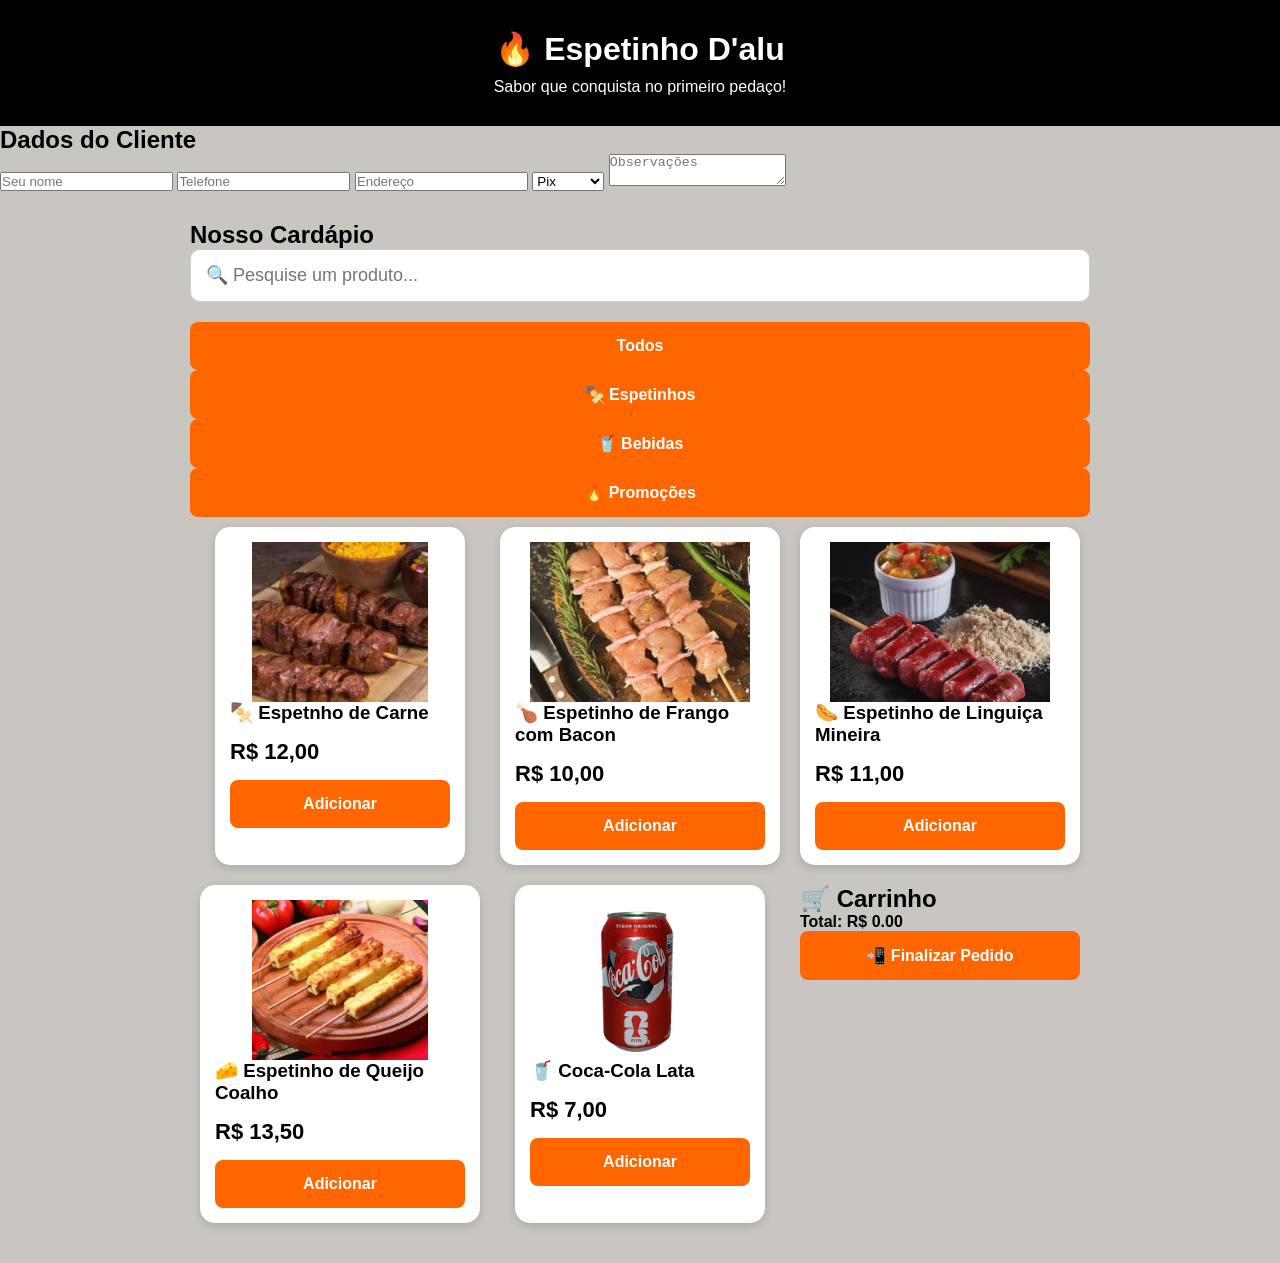
==== frontend/index.html @ b73e780c "Atualização do cardápio e ajustes no layout" ====
<!DOCTYPE html>
<html lang="pt-BR">

<head>
    <meta charset="UTF-8">
    <meta name="viewport" content="width=device-width, initial-scale=1.0">

    <title>Espetinho D'alu</title>

    <link rel="stylesheet" href="css/style.css">
</head>

<body>

<header class="topo">
    <h1>🔥 Espetinho D'alu</h1>
    <p>Sabor que conquista no primeiro pedaço!</p>
</header>

<section class="cliente">

    <h2>Dados do Cliente</h2>

    <input type="text" id="nome" placeholder="Seu nome">

    <input type="text" id="telefone" placeholder="Telefone">

    <input type="text" id="endereco" placeholder="Endereço">

    <select id="pagamento">
        <option>Pix</option>
        <option>Dinheiro</option>
        <option>Cartão</option>
    </select>

    <textarea id="observacao" placeholder="Observações"></textarea>

</section>

<main>

<h2>Nosso Cardápio</h2>

<input
type="text"
id="pesquisa"
placeholder="🔍 Pesquise um produto..."
onkeyup="pesquisarProdutos()">

<div class="categorias">

<button onclick="filtrarCategoria('todos')">
Todos
</button>

<button onclick="filtrarCategoria('espetinho')">
🍢 Espetinhos
</button>

<button onclick="filtrarCategoria('bebida')">
🥤 Bebidas
</button>

<button onclick="filtrarCategoria('promocao')">
🔥 Promoções
</button>

</div>

<div class="produtos">

    <div class="card" data-categoria="espetinho">
    <img src="imagens/Carne.jpg" alt="Espetinho de Carne">

    <h3>🍢 Espetnho de Carne</h3>

    <p class="preco">R$ 12,00</p>

    <button onclick="adicionar('Espetinho de Carne', 12)">
        Adicionar
    </button>
</div>

<div class="card" data-categoria="espetinho">
    <img src="imagens/Frango-com-Bacon.jpg" alt="Espetinho de Frango com Bacon">

    <h3>🍗 Espetinho de Frango com Bacon</h3>

    <p class="preco">R$ 10,00</p>

    <button onclick="adicionar('Espetinho de Frango com Bacon', 10)">
        Adicionar
    </button>
</div>

<div class="card" data-categoria="espetinho">
    <img src="imagens/Linguiça-Mineira.jpg" alt="Espetinho de Linguiça Mineira">

    <h3>🌭 Espetinho de Linguiça Mineira</h3>

    <p class="preco">R$ 11,00</p>

    <button onclick="adicionar('Espetinho de Linguiça Mineira', 11)">
        Adicionar
    </button>
</div>

<div class="card" data-categoria="espetinho">
    <img src="imagens/Queijo-Coalho.jpg" alt="Espetinho de Queijo Coalho">

    <h3>🧀 Espetinho de Queijo Coalho</h3>

    <p class="preco">R$ 13,50</p>

    <button onclick="adicionar('Espetinho de Queijo Coalho', 13.50)">
        Adicionar
    </button>
</div>

<div class="card" data-categoria="bebida">
    <img src="imagens/Coca-Cola-Lata.jpg" alt="Coca-Cola Lata">

    <h3>🥤 Coca-Cola Lata</h3>

    <p class="preco">R$ 7,00</p>

    <button onclick="adicionar('Coca-Cola Lata', 7)">
        Adicionar
    </button>
</div>

<div id="carrinho">

    <h2>🛒 Carrinho</h2>

    <div id="lista"></div>

    <p>
        <strong>Total: R$ <span id="total">0.00</span></strong>
    </p>

    <button onclick="finalizarPedido()">
        📲 Finalizar Pedido
    </button>

</div>

</main>

<script src="js/script.js"></script>

</body>
</html>
---- frontend/css/style.css ----
* {
    margin: 0;
    padding: 0;
    box-sizing: border-box;
}

body {
    font-family: Arial, Helvetica, sans-serif;
    background: #f4f4f4;
}

.topo {
    background: #000000;
    color: white;
    text-align: center;
    padding: 30px;
}

.topo p {
    margin-top: 10px;
}

main {
    width: 90%;
    max-width: 900px;
    margin: 30px auto;
}

.card {
    background: white;
    padding: 20px;
    border-radius: 12px;
    margin-bottom: 20px;
    box-shadow: 0 4px 10px rgba(0, 0, 0, .15);
}

.preco {
    color: rgb(0, 0, 0);
    font-size: 22px;
    font-weight: bold;
    margin: 15px 0;
}

button {
    width: 100%;
    padding: 15px;
    background: #ff6600;
    color: white;
    border: none;
    border-radius: 8px;
    cursor: pointer;
    font-size: 16px;
    font-weight: bold;
}

button:hover {
    background: #ff6600;
}

body {
    background: rgb(201, 198, 194);
}

.card img{
    width: 220px !important;
    height: 160px !important;
    object-fit: cover;
    display: block;
    margin: 0 auto;
}

.produtos {
    display: grid;
    grid-template-columns: repeat(auto-fit, minmax(250px, 1fr));
    gap: 20px;
    padding: 10px;
}

.card{
    background: white;
    border-radius: 15px;
    padding: 15px;
    box-shadow: 0 3px 10px rgba(0,0,0,0.15);
    transition: 0.3s;
    overflow: hidden;
    max-width: 280px;
    margin: 0 auto;
}

.card:hover {
    transform: scale(1.02);
}

#pesquisa {
    width: 100%;
    padding: 15px;
    font-size: 18px;
    border-radius: 10px;
    border: 1px solid #ccc;
    margin-bottom: 20px;
    box-sizing: border-box;
}
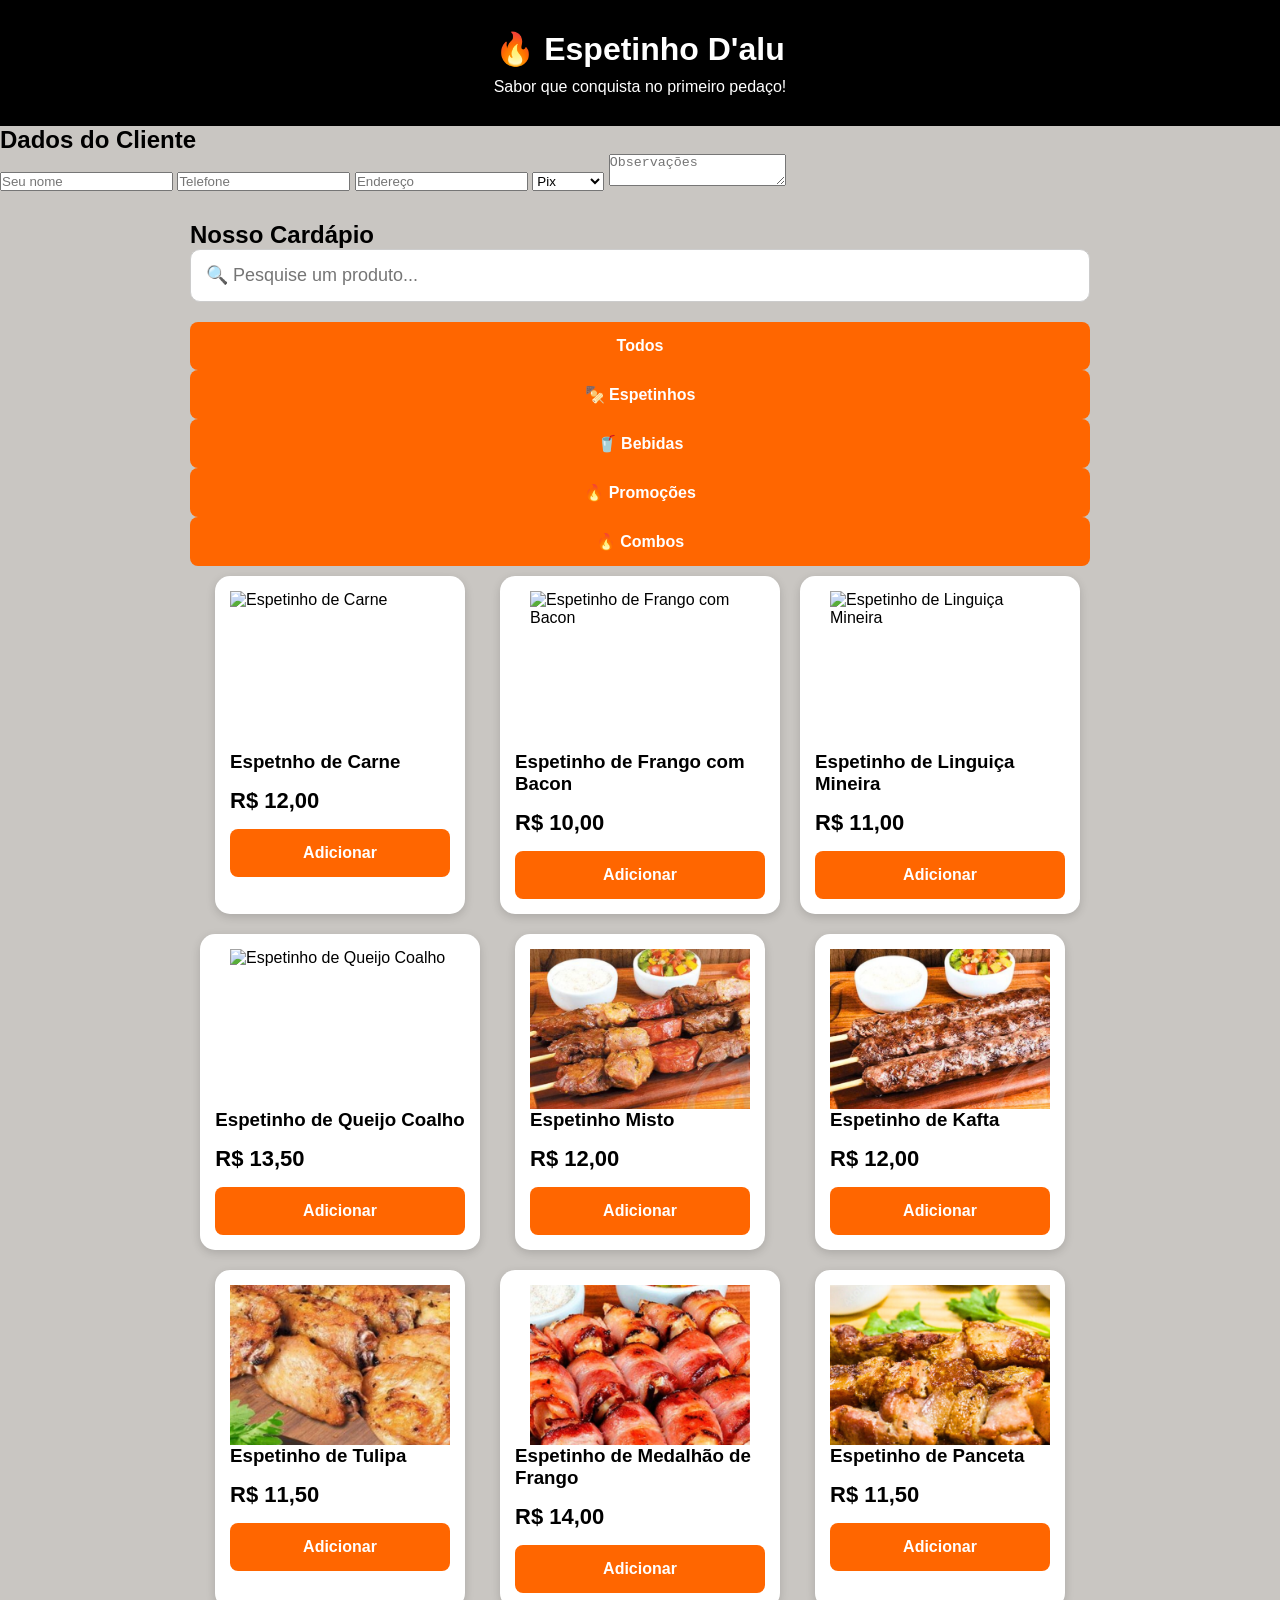
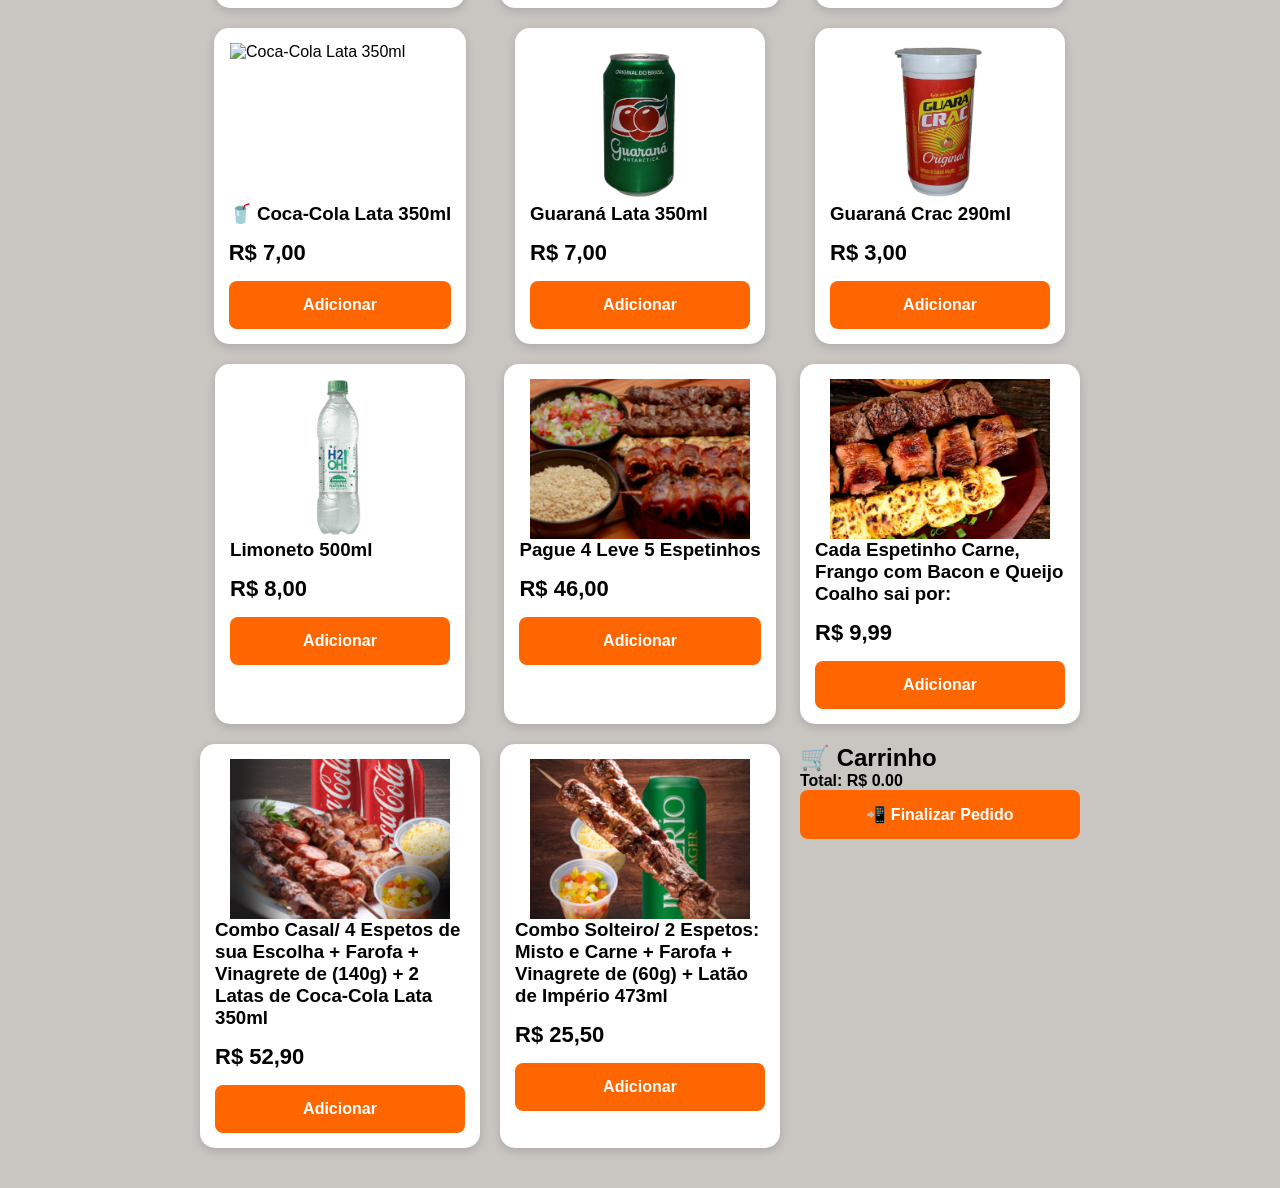
==== commit 141102e1: "Atualização do cardápio com novos produtos e melhorias no layout" ====
--- a/frontend/index.html
+++ b/frontend/index.html
@@ -12,142 +12,293 @@
 
 <body>
 
-<header class="topo">
-    <h1>🔥 Espetinho D'alu</h1>
-    <p>Sabor que conquista no primeiro pedaço!</p>
-</header>
-
-<section class="cliente">
-
-    <h2>Dados do Cliente</h2>
-
-    <input type="text" id="nome" placeholder="Seu nome">
-
-    <input type="text" id="telefone" placeholder="Telefone">
-
-    <input type="text" id="endereco" placeholder="Endereço">
-
-    <select id="pagamento">
-        <option>Pix</option>
-        <option>Dinheiro</option>
-        <option>Cartão</option>
-    </select>
-
-    <textarea id="observacao" placeholder="Observações"></textarea>
-
-</section>
-
-<main>
-
-<h2>Nosso Cardápio</h2>
-
-<input
-type="text"
-id="pesquisa"
-placeholder="🔍 Pesquise um produto..."
-onkeyup="pesquisarProdutos()">
-
-<div class="categorias">
-
-<button onclick="filtrarCategoria('todos')">
-Todos
-</button>
-
-<button onclick="filtrarCategoria('espetinho')">
-🍢 Espetinhos
-</button>
-
-<button onclick="filtrarCategoria('bebida')">
-🥤 Bebidas
-</button>
-
-<button onclick="filtrarCategoria('promocao')">
-🔥 Promoções
-</button>
-
-</div>
-
-<div class="produtos">
-
-    <div class="card" data-categoria="espetinho">
-    <img src="imagens/Carne.jpg" alt="Espetinho de Carne">
-
-    <h3>🍢 Espetnho de Carne</h3>
-
-    <p class="preco">R$ 12,00</p>
-
-    <button onclick="adicionar('Espetinho de Carne', 12)">
-        Adicionar
-    </button>
-</div>
-
-<div class="card" data-categoria="espetinho">
-    <img src="imagens/Frango-com-Bacon.jpg" alt="Espetinho de Frango com Bacon">
-
-    <h3>🍗 Espetinho de Frango com Bacon</h3>
-
-    <p class="preco">R$ 10,00</p>
-
-    <button onclick="adicionar('Espetinho de Frango com Bacon', 10)">
-        Adicionar
-    </button>
-</div>
-
-<div class="card" data-categoria="espetinho">
-    <img src="imagens/Linguiça-Mineira.jpg" alt="Espetinho de Linguiça Mineira">
-
-    <h3>🌭 Espetinho de Linguiça Mineira</h3>
-
-    <p class="preco">R$ 11,00</p>
-
-    <button onclick="adicionar('Espetinho de Linguiça Mineira', 11)">
-        Adicionar
-    </button>
-</div>
-
-<div class="card" data-categoria="espetinho">
-    <img src="imagens/Queijo-Coalho.jpg" alt="Espetinho de Queijo Coalho">
-
-    <h3>🧀 Espetinho de Queijo Coalho</h3>
-
-    <p class="preco">R$ 13,50</p>
-
-    <button onclick="adicionar('Espetinho de Queijo Coalho', 13.50)">
-        Adicionar
-    </button>
-</div>
-
-<div class="card" data-categoria="bebida">
-    <img src="imagens/Coca-Cola-Lata.jpg" alt="Coca-Cola Lata">
-
-    <h3>🥤 Coca-Cola Lata</h3>
-
-    <p class="preco">R$ 7,00</p>
-
-    <button onclick="adicionar('Coca-Cola Lata', 7)">
-        Adicionar
-    </button>
-</div>
-
-<div id="carrinho">
-
-    <h2>🛒 Carrinho</h2>
-
-    <div id="lista"></div>
-
-    <p>
-        <strong>Total: R$ <span id="total">0.00</span></strong>
-    </p>
-
-    <button onclick="finalizarPedido()">
-        📲 Finalizar Pedido
-    </button>
-
-</div>
-
-</main>
-
-<script src="js/script.js"></script>
+    <header class="topo">
+        <h1>🔥 Espetinho D'alu</h1>
+        <p>Sabor que conquista no primeiro pedaço!</p>
+    </header>
+
+    <section class="cliente">
+
+        <h2>Dados do Cliente</h2>
+
+        <input type="text" id="nome" placeholder="Seu nome">
+
+        <input type="text" id="telefone" placeholder="Telefone">
+
+        <input type="text" id="endereco" placeholder="Endereço">
+
+        <select id="pagamento">
+            <option>Pix</option>
+            <option>Dinheiro</option>
+            <option>Cartão</option>
+        </select>
+
+        <textarea id="observacao" placeholder="Observações"></textarea>
+
+    </section>
+
+    <main>
+
+        <h2>Nosso Cardápio</h2>
+
+        <input type="text" id="pesquisa" placeholder="🔍 Pesquise um produto..." onkeyup="pesquisarProdutos()">
+
+        <div class="categorias">
+
+            <button onclick="filtrarCategoria('todos')">
+                Todos
+            </button>
+
+            <button onclick="filtrarCategoria('espetinho')">
+                🍢 Espetinhos
+            </button>
+
+            <button onclick="filtrarCategoria('bebida')">
+                🥤 Bebidas
+            </button>
+
+            <button onclick="filtrarCategoria('promocao')">
+                🔥 Promoções
+            </button>
+
+            <button onclick="filtrarCategoria('combos')">
+                🔥 Combos
+            </button>
+
+        </div>
+
+        <div class="produtos">
+
+            <div class="card" data-categoria="espetinho">
+                <img src="imagens/carne.jpg" alt="Espetinho de Carne">
+
+                <h3>Espetnho de Carne</h3>
+
+                <p class="preco">R$ 12,00</p>
+
+                <button onclick="adicionar('Espetinho de Carne', 12)">
+                    Adicionar
+                </button>
+            </div>
+
+            <div class="card" data-categoria="espetinho">
+                <img src="imagens/frango-com-bacon.jpg" alt="Espetinho de Frango com Bacon">
+
+                <h3>Espetinho de Frango com Bacon</h3>
+
+                <p class="preco">R$ 10,00</p>
+
+                <button onclick="adicionar('Espetinho de Frango com Bacon', 10)">
+                    Adicionar
+                </button>
+            </div>
+
+            <div class="card" data-categoria="espetinho">
+                <img src="imagens/linguiça-mineira.jpg" alt="Espetinho de Linguiça Mineira">
+
+                <h3>Espetinho de Linguiça Mineira</h3>
+
+                <p class="preco">R$ 11,00</p>
+
+                <button onclick="adicionar('Espetinho de Linguiça Mineira', 11)">
+                    Adicionar
+                </button>
+            </div>
+
+            <div class="card" data-categoria="espetinho">
+                <img src="imagens/queijo-coalho.jpg" alt="Espetinho de Queijo Coalho">
+
+                <h3>Espetinho de Queijo Coalho</h3>
+
+                <p class="preco">R$ 13,50</p>
+
+                <button onclick="adicionar('Espetinho de Queijo coalho', 13,50)">
+                    Adicionar
+                </button>
+            </div>
+
+            <div class="card" data-categoria="espetinho">
+                <img src="imagens/misto.jpg" alt="Espetinho Misto">
+
+                <h3>Espetinho Misto</h3>
+
+                <p class="preco">R$ 12,00</p>
+
+                <button onclick="adicionar('Espetinho Misto', 12)">
+                    Adicionar
+                </button>
+            </div>
+
+            <div class="card" data-categoria="espetinho">
+                <img src="imagens/kafta.jpg" alt="Espetinho de Kafta">
+
+                <h3>Espetinho de Kafta</h3>
+
+                <p class="preco">R$ 12,00</p>
+
+                <button onclick="adicionar('Espetinho de Kafta', 12)">
+                    Adicionar
+                </button>
+            </div>
+
+            <div class="card" data-categoria="espetinho">
+                <img src="imagens/tulipa.png" alt="Espetinho de Tulipa">
+
+                <h3>Espetinho de Tulipa</h3>
+
+                <p class="preco">R$ 11,50</p>
+
+                <button onclick="adicionar('Espetinho de Tulipa', 11,50)">
+                    Adicionar
+                </button>
+            </div>
+
+            <div class="card" data-categoria="espetinho">
+                <img src="imagens/medalhão-de-frango.png" alt="Espetinho de Medalhão de Frango">
+
+                <h3>Espetinho de Medalhão de Frango</h3>
+
+                <p class="preco">R$ 14,00</p>
+
+                <button onclick="adicionar('Espetinho de Medalhão de Frango', 14)">
+                    Adicionar
+                </button>
+            </div>
+
+            <div class="card" data-categoria="espetinho">
+                <img src="imagens/panceta-torresmo.jpg" alt="Espetinho de Panceta ">
+
+                <h3>Espetinho de Panceta</h3>
+
+                <p class="preco">R$ 11,50</p>
+
+                <button onclick="adicionar('Espetinho de Panceta', 11,50)">
+                    Adicionar
+                </button>
+            </div>
+
+            <div class="card" data-categoria="bebida">
+                <img src="imagens/coca-cola-lata.jpg" alt="Coca-Cola Lata 350ml">
+
+                <h3>🥤 Coca-Cola Lata 350ml</h3>
+
+                <p class="preco">R$ 7,00</p>
+
+                <button onclick="adicionar('Coca-Cola Lata 350ml', 7)">
+                    Adicionar
+                </button>
+            </div>
+
+            <div class="card" data-categoria="bebida">
+                <img src="imagens/guaraná-lata.jpg" alt="Guaraná Lata 350ml">
+
+                <h3>Guaraná Lata 350ml</h3>
+
+                <p class="preco">R$ 7,00</p>
+
+                <button onclick="adicionar('Guaraná Lata 350ml', 7)">
+                    Adicionar
+                </button>
+            </div>
+
+            <div class="card" data-categoria="bebida">
+                <img src="imagens/guara-crac-original.jpg" alt="Guaraná Crac 290ml">
+
+                <h3>Guaraná Crac 290ml</h3>
+
+                <p class="preco">R$ 3,00</p>
+
+                <button onclick="adicionar('Guaraná Crac 290ml', 3)">
+                    Adicionar
+                </button>
+            </div>
+
+            <div class="card" data-categoria="bebida">
+                <img src="imagens/limoneto.jpg" alt="Limoneto 500ml">
+
+                <h3>Limoneto 500ml</h3>
+
+                <p class="preco">R$ 8,00</p>
+
+                <button onclick="adicionar('Limoneto 500ml', 7)">
+                    Adicionar
+                </button>
+            </div>
+
+            <div class="card" data-categoria="promocao">
+                <img src="imagens/promoção-compra4-leva5.jpg" alt="Pague 4 Leve 5 Espetinhos">
+
+                <h3>Pague 4 Leve 5 Espetinhos</h3>
+
+                <p class="preco">R$ 46,00</p>
+
+                <button onclick="adicionar('Pague 4 Leve 5 Espetinhos', 46)">
+                    Adicionar
+                </button>
+            </div>
+
+            <div class="card" data-categoria="promocao">
+                <img src="imagens/promoção-quarta-maluca.jpg"
+                    alt="Cada Espetinho Carne, Frango com Bacon e Queijo Coalho sai por:">
+
+                <h3>Cada Espetinho Carne, Frango com Bacon e Queijo Coalho sai por:</h3>
+
+                <p class="preco">R$ 9,99</p>
+
+                <button onclick="adicionar('Cada Espetinho Carne, Frango com Bacon e Queijo Coalho sai por:', 9,99)">
+                    Adicionar
+                </button>
+            </div>
+
+            <div class="card" data-categoria="combos">
+                <img src="imagens/combo-casal.jpg"
+                    alt="Combo Casal/ 4 Espetos de sua Escolha + Farofa + Vinagrete de (140g) + 2 Latas de Coca-Cola 350ml">
+
+                <h3>Combo Casal/ 4 Espetos de sua Escolha + Farofa + Vinagrete de (140g) + 2 Latas de Coca-Cola Lata
+                    350ml</h3>
+
+                <p class="preco">R$ 52,90</p>
+
+                <button
+                    onclick="adicionar('Combo Casal/  4 Espetos de sua Escolha + Farofa + Vinagrete de (140g) + 2 Latas de Coca-Cola 350ml', 52,90)">
+                    Adicionar
+                </button>
+            </div>
+
+            <div class="card" data-categoria="combos">
+                <img src="imagens/combo-solteiro.jpg"
+                    alt="Combo Solteiro/ 2 Espetos: Misto e Carne + Farofa + Vinagrete de (60g) + Latão de Império 473ml">
+
+                <h3>Combo Solteiro/ 2 Espetos: Misto e Carne + Farofa + Vinagrete de (60g) + Latão de Império 473ml</h3>
+
+                <p class="preco">R$ 25,50</p>
+
+                <button
+                    onclick="adicionar('Combo Solteiro/ 2 Espetos: Misto e Carne + Farofa + Vinagrete de (60g) + Latão de Império 473ml', 25,50)">
+                    Adicionar
+                </button>
+            </div>
+
+            <div id="carrinho">
+
+                <h2>🛒 Carrinho</h2>
+
+                <div id="lista"></div>
+
+                <p>
+                    <strong>Total: R$ <span id="total">0.00</span></strong>
+                </p>
+
+                <button onclick="finalizarPedido()">
+                    📲 Finalizar Pedido
+                </button>
+
+            </div>
+
+    </main>
+
+    <script src="js/script.js"></script>
 
 </body>
+
 </html>
--- a/frontend/css/style.css
+++ b/frontend/css/style.css
@@ -61,7 +61,7 @@
     background: rgb(201, 198, 194);
 }
 
-.card img{
+.card img {
     width: 220px !important;
     height: 160px !important;
     object-fit: cover;
@@ -76,11 +76,11 @@
     padding: 10px;
 }
 
-.card{
+.card {
     background: white;
     border-radius: 15px;
     padding: 15px;
-    box-shadow: 0 3px 10px rgba(0,0,0,0.15);
+    box-shadow: 0 3px 10px rgba(0, 0, 0, 0.15);
     transition: 0.3s;
     overflow: hidden;
     max-width: 280px;
@@ -99,4 +99,4 @@
     border: 1px solid #ccc;
     margin-bottom: 20px;
     box-sizing: border-box;
-}
+}
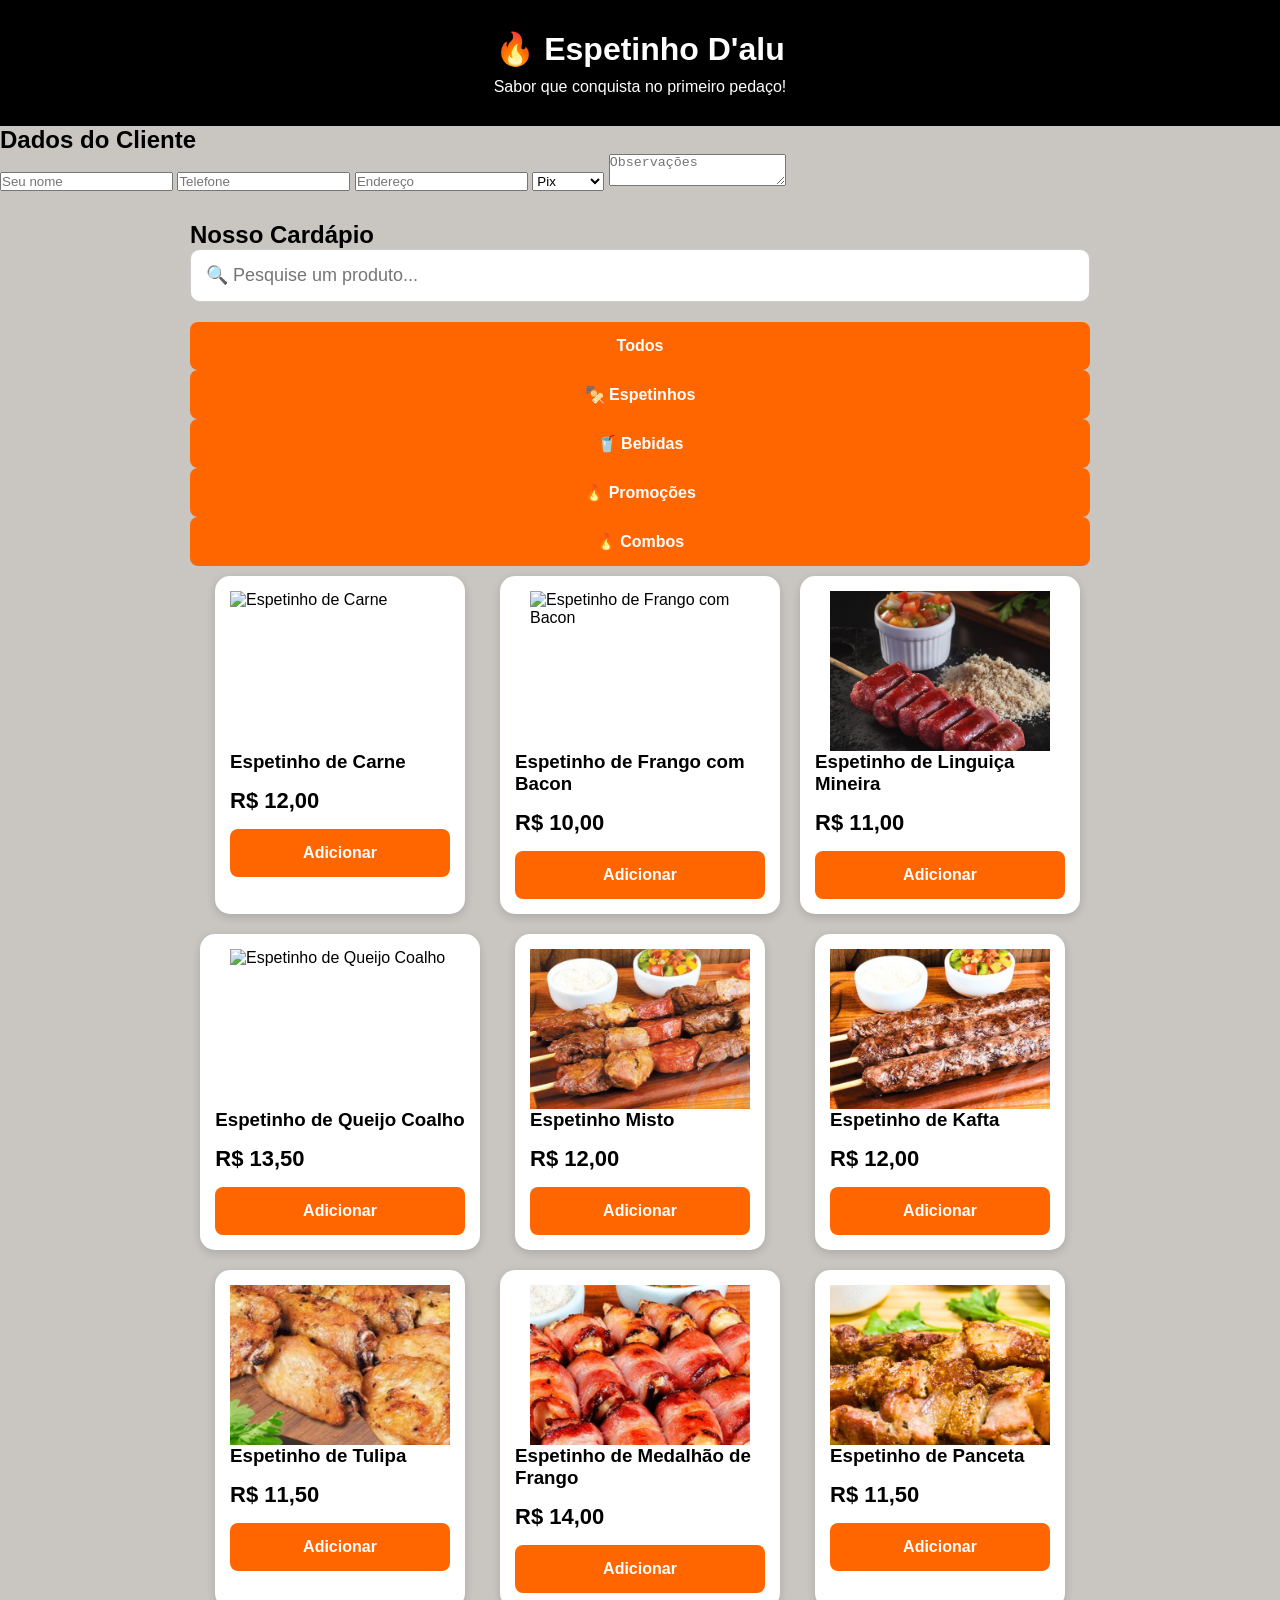
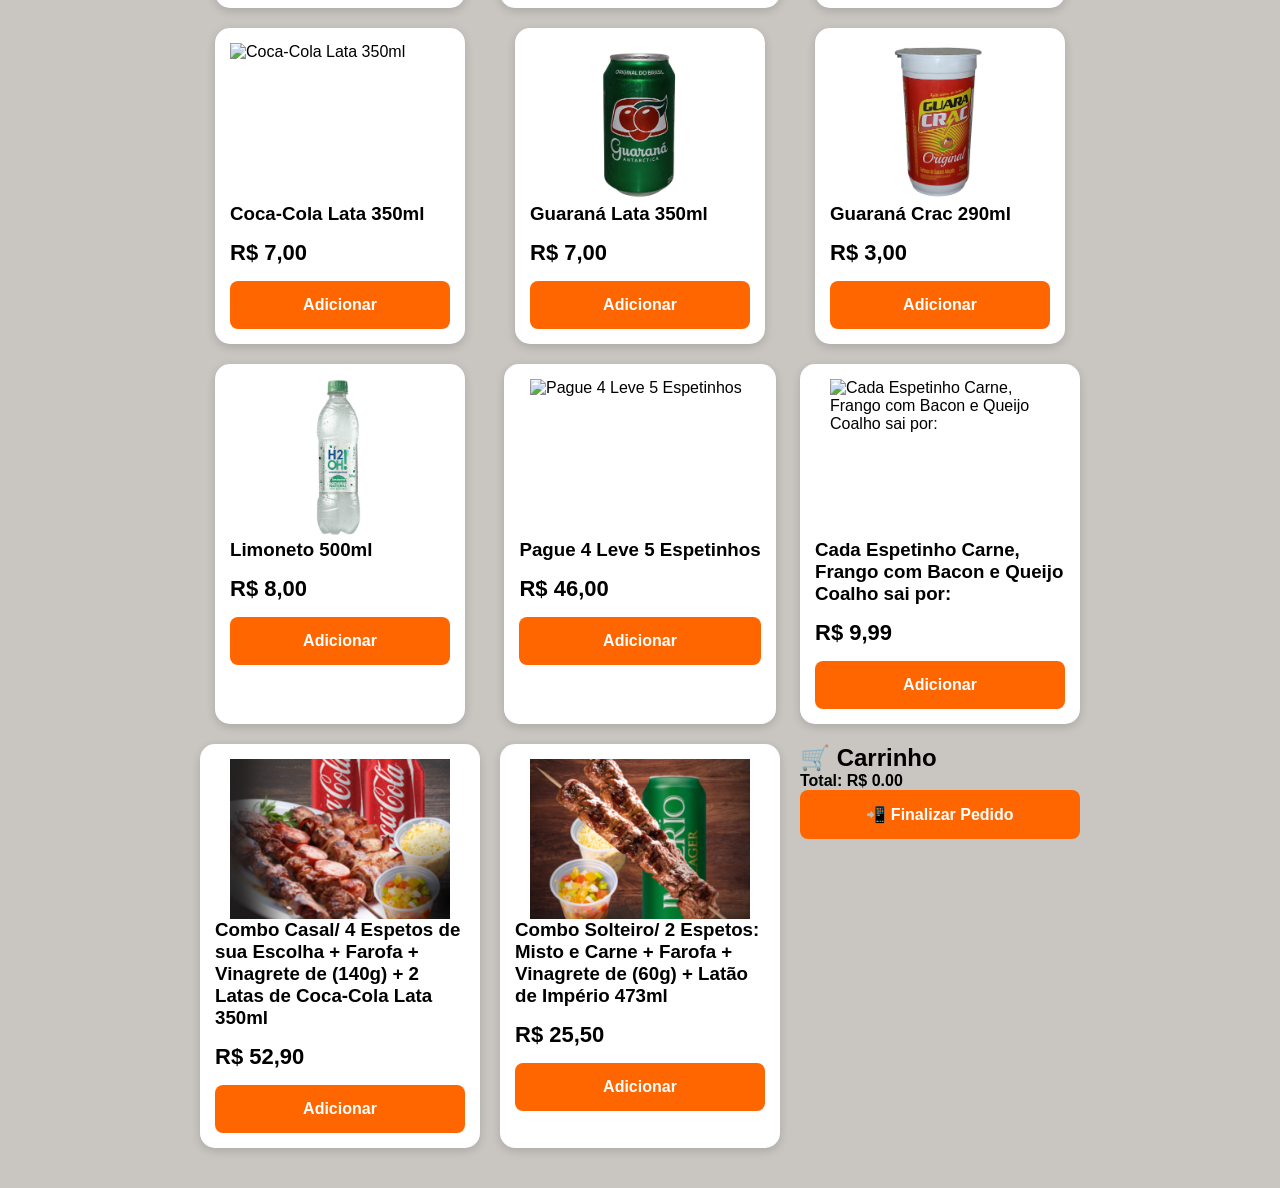
==== commit b7c3d341: "Configurar GitHub Actions para publicar frontend" ====
--- a/frontend/index.html
+++ b/frontend/index.html
@@ -72,7 +72,7 @@
             <div class="card" data-categoria="espetinho">
                 <img src="imagens/carne.jpg" alt="Espetinho de Carne">
 
-                <h3>Espetnho de Carne</h3>
+                <h3>Espetinho de Carne</h3>
 
                 <p class="preco">R$ 12,00</p>
 
@@ -94,7 +94,7 @@
             </div>
 
             <div class="card" data-categoria="espetinho">
-                <img src="imagens/linguiça-mineira.jpg" alt="Espetinho de Linguiça Mineira">
+                <img src="imagens/linguica-mineira.jpg" alt="Espetinho de Linguiça Mineira">
 
                 <h3>Espetinho de Linguiça Mineira</h3>
 
@@ -142,7 +142,7 @@
             </div>
 
             <div class="card" data-categoria="espetinho">
-                <img src="imagens/tulipa.png" alt="Espetinho de Tulipa">
+                <img src="imagens/tulipa.jpg" alt="Espetinho de Tulipa">
 
                 <h3>Espetinho de Tulipa</h3>
 
@@ -154,7 +154,7 @@
             </div>
 
             <div class="card" data-categoria="espetinho">
-                <img src="imagens/medalhão-de-frango.png" alt="Espetinho de Medalhão de Frango">
+                <img src="imagens/medalhao-de-frango.jpg" alt="Espetinho de Medalhão de Frango">
 
                 <h3>Espetinho de Medalhão de Frango</h3>
 
@@ -180,7 +180,7 @@
             <div class="card" data-categoria="bebida">
                 <img src="imagens/coca-cola-lata.jpg" alt="Coca-Cola Lata 350ml">
 
-                <h3>🥤 Coca-Cola Lata 350ml</h3>
+                <h3>Coca-Cola Lata 350ml</h3>
 
                 <p class="preco">R$ 7,00</p>
 
@@ -190,7 +190,7 @@
             </div>
 
             <div class="card" data-categoria="bebida">
-                <img src="imagens/guaraná-lata.jpg" alt="Guaraná Lata 350ml">
+                <img src="imagens/guarana-lata.jpg" alt="Guaraná Lata 350ml">
 
                 <h3>Guaraná Lata 350ml</h3>
 
@@ -226,7 +226,7 @@
             </div>
 
             <div class="card" data-categoria="promocao">
-                <img src="imagens/promoção-compra4-leva5.jpg" alt="Pague 4 Leve 5 Espetinhos">
+                <img src="imagens/promocaoo-compra4-leva5.jpg" alt="Pague 4 Leve 5 Espetinhos">
 
                 <h3>Pague 4 Leve 5 Espetinhos</h3>
 
@@ -238,7 +238,7 @@
             </div>
 
             <div class="card" data-categoria="promocao">
-                <img src="imagens/promoção-quarta-maluca.jpg"
+                <img src="imagens/promocao-quarta-maluca.jpg"
                     alt="Cada Espetinho Carne, Frango com Bacon e Queijo Coalho sai por:">
 
                 <h3>Cada Espetinho Carne, Frango com Bacon e Queijo Coalho sai por:</h3>
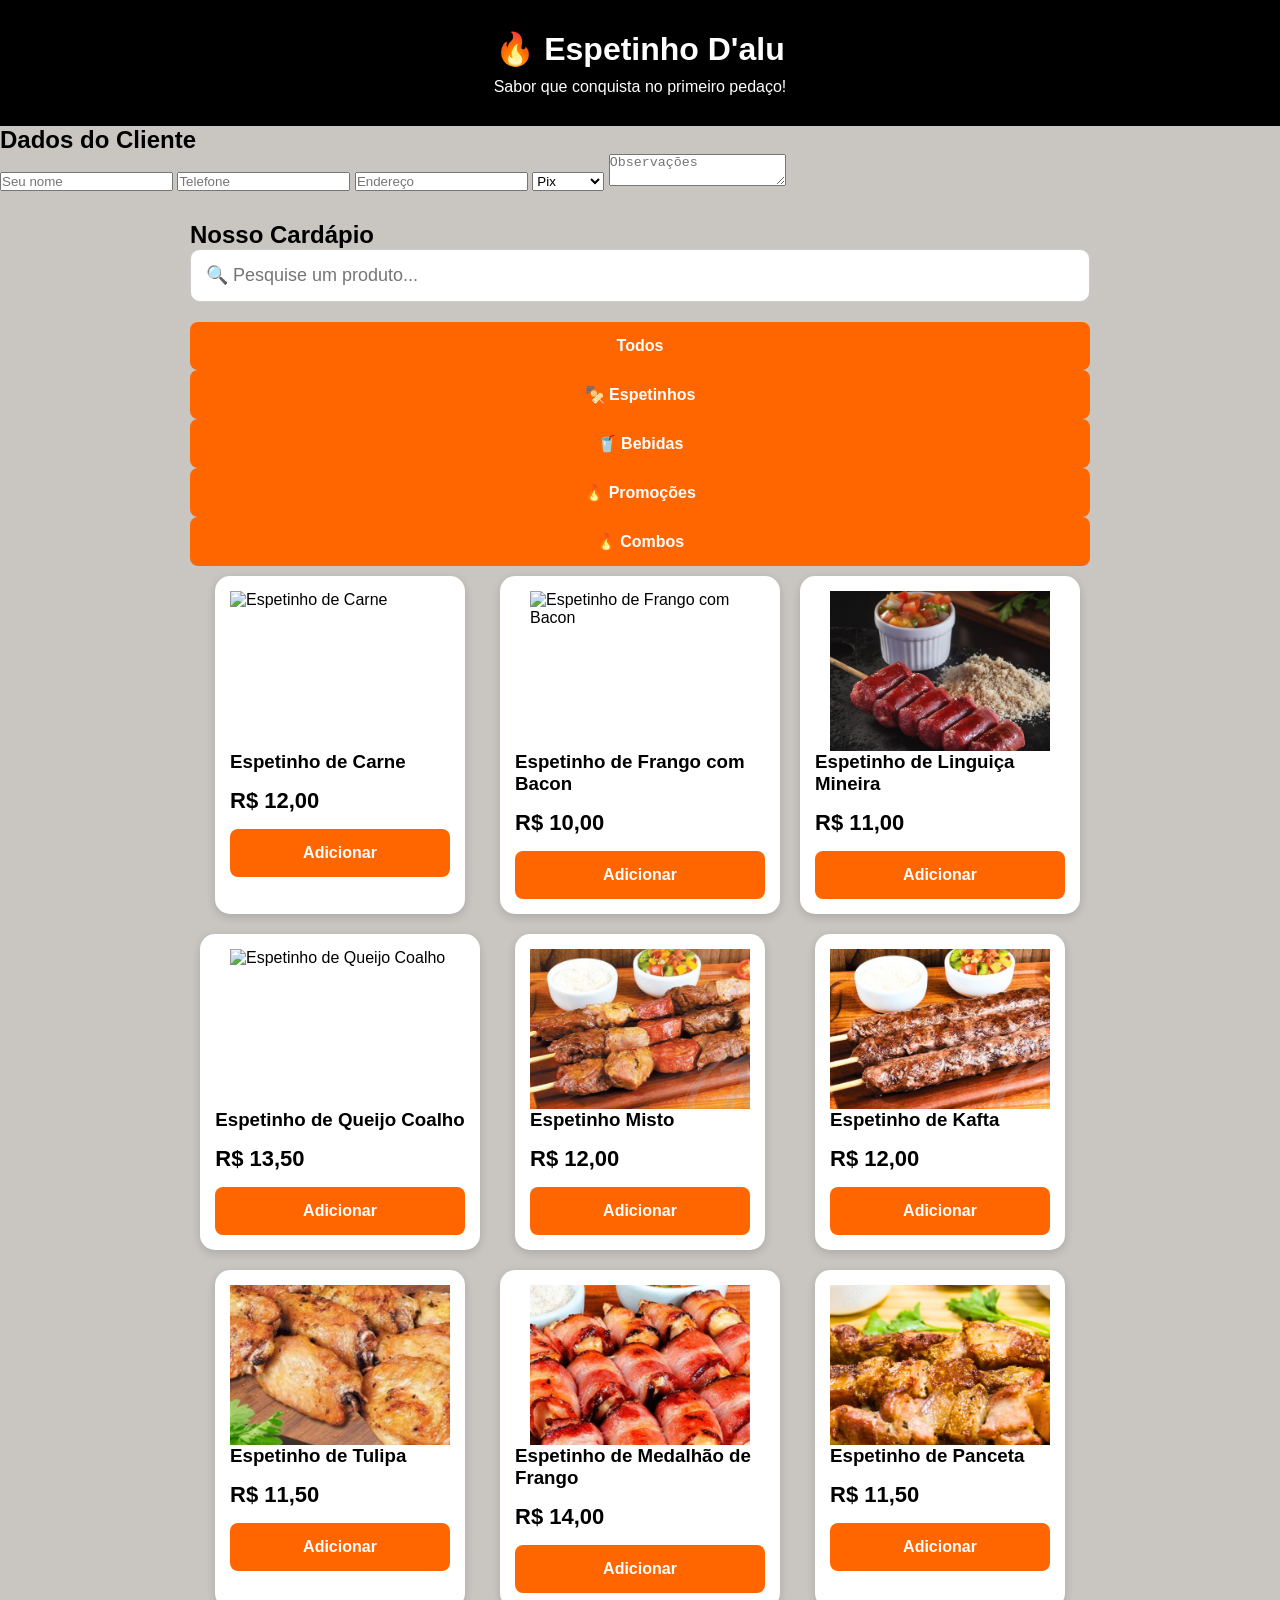
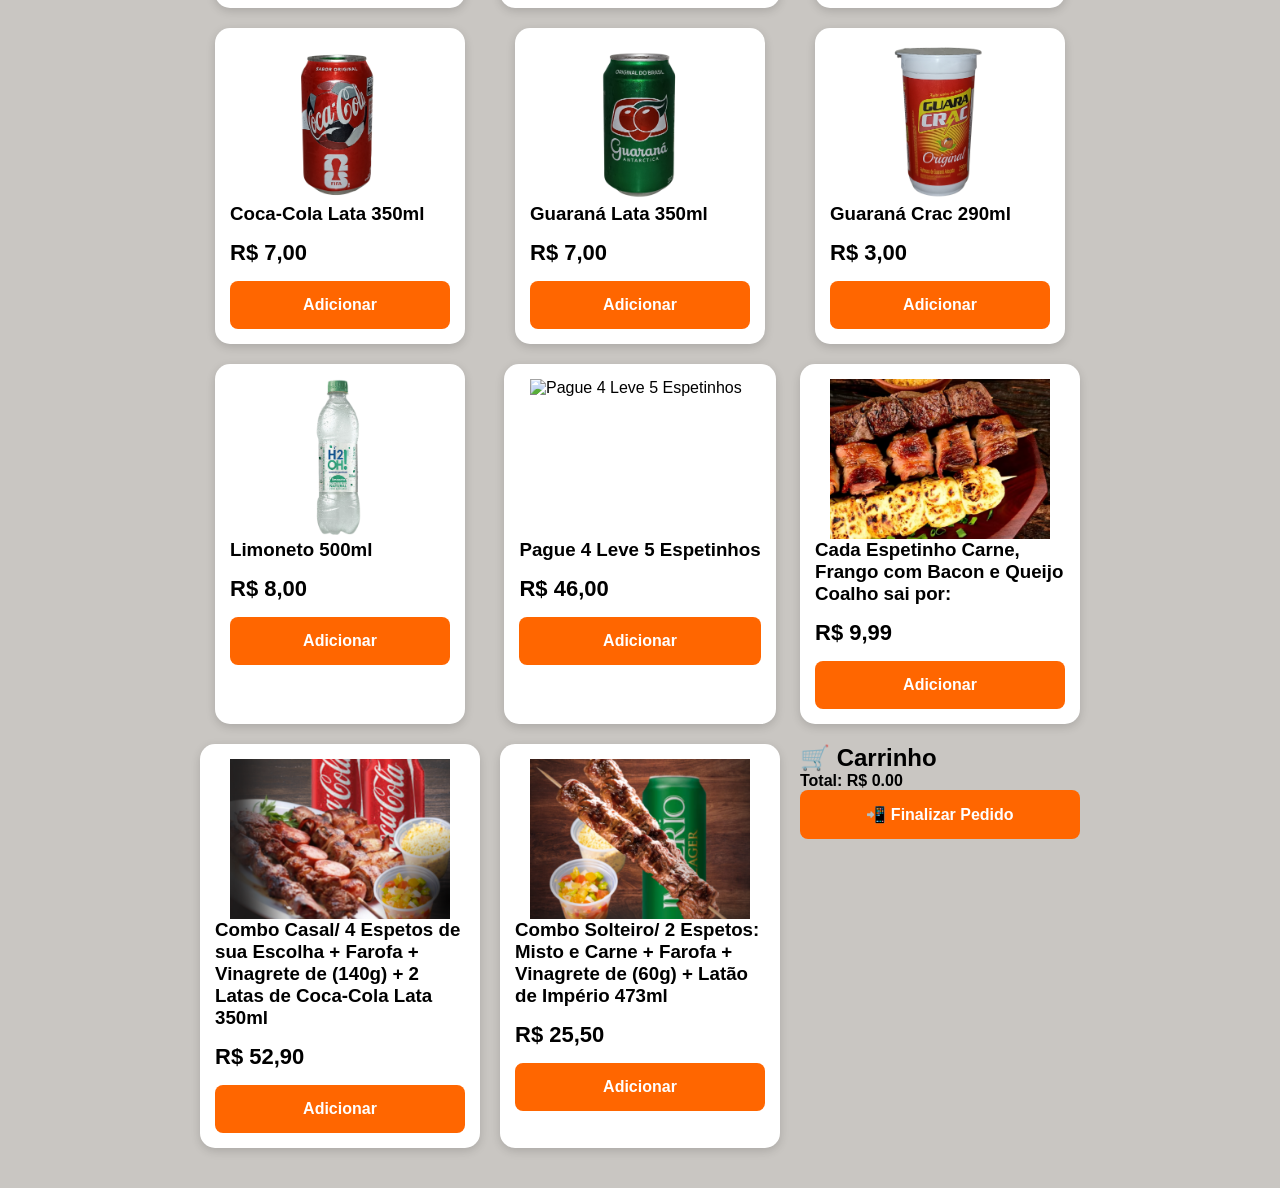
==== commit ee73ddd1: "Corrigir nomes das imagens para GitHub Pages" ====
--- a/frontend/index.html
+++ b/frontend/index.html
@@ -178,7 +178,7 @@
             </div>
 
             <div class="card" data-categoria="bebida">
-                <img src="imagens/coca-cola-lata.jpg" alt="Coca-Cola Lata 350ml">
+                <img src="imagens/Coca-Cola-Lata.jpg" alt="Coca-Cola Lata 350ml">
 
                 <h3>Coca-Cola Lata 350ml</h3>
 
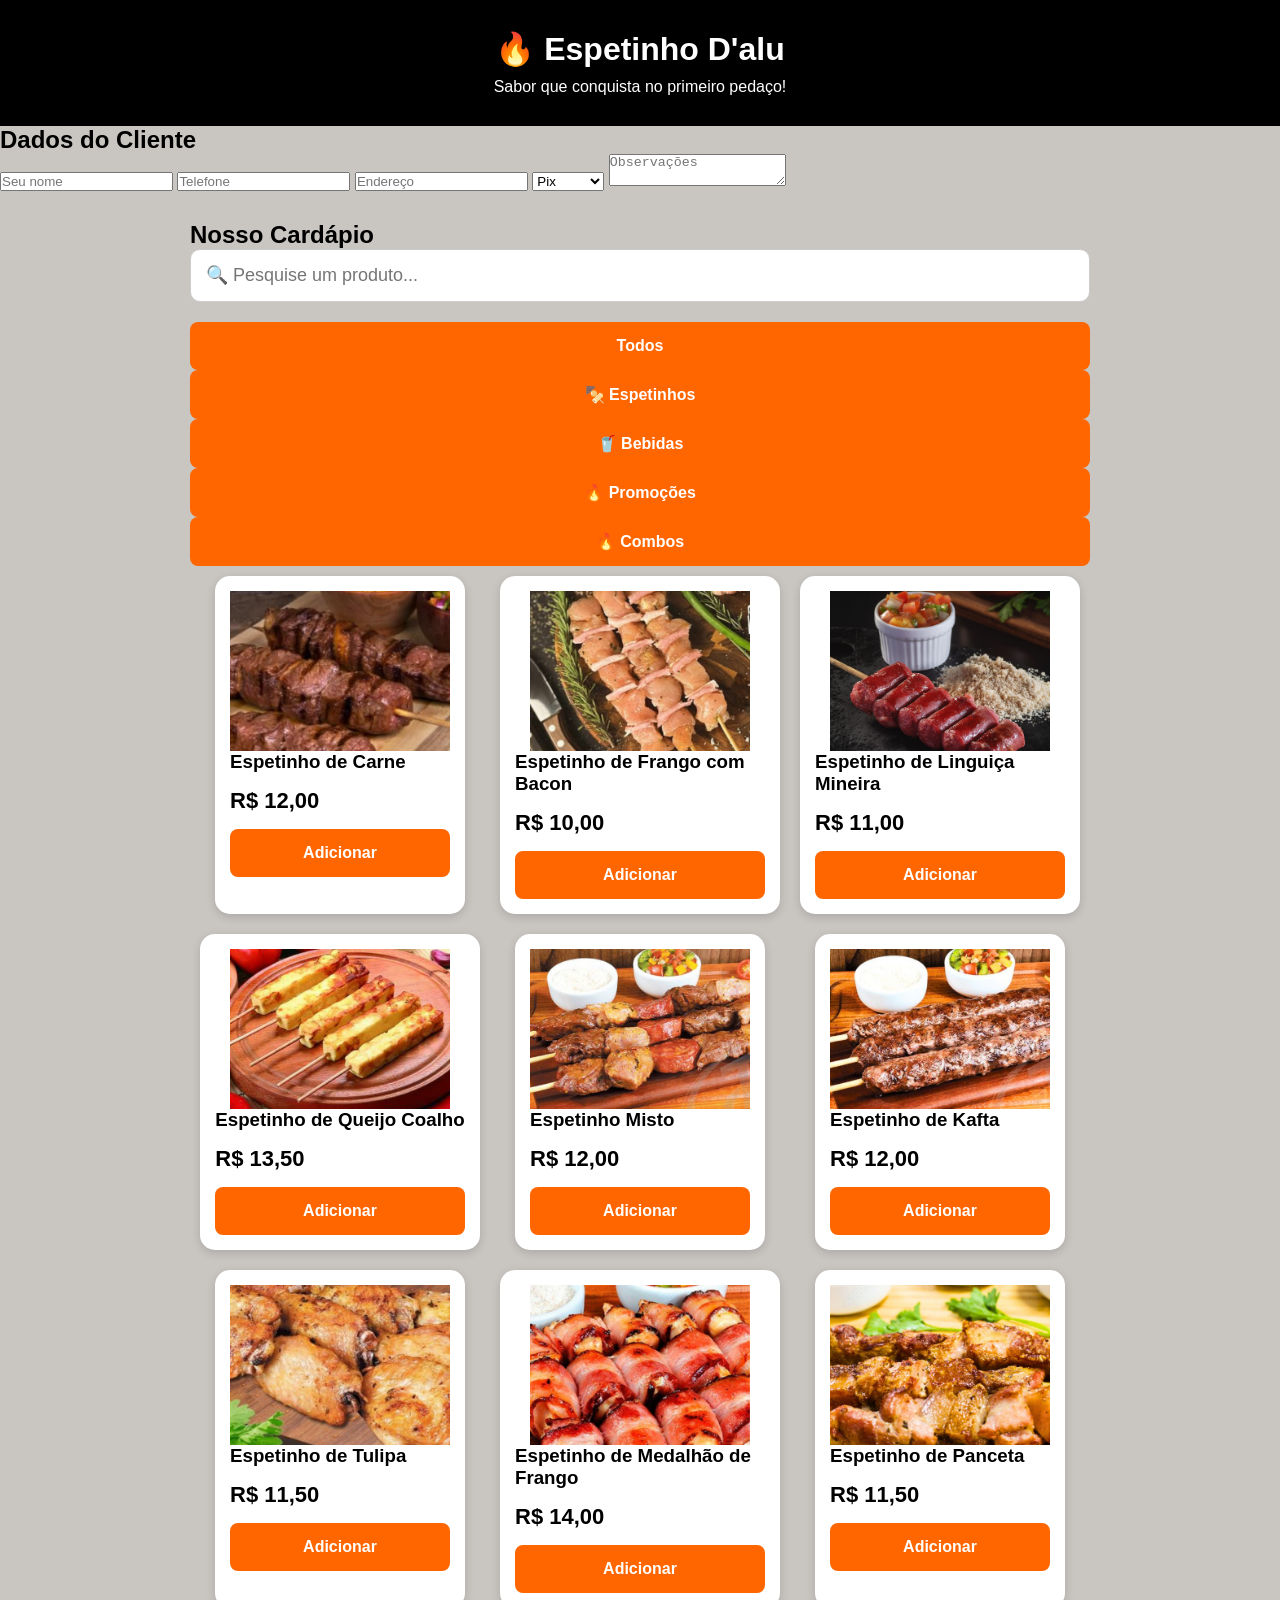
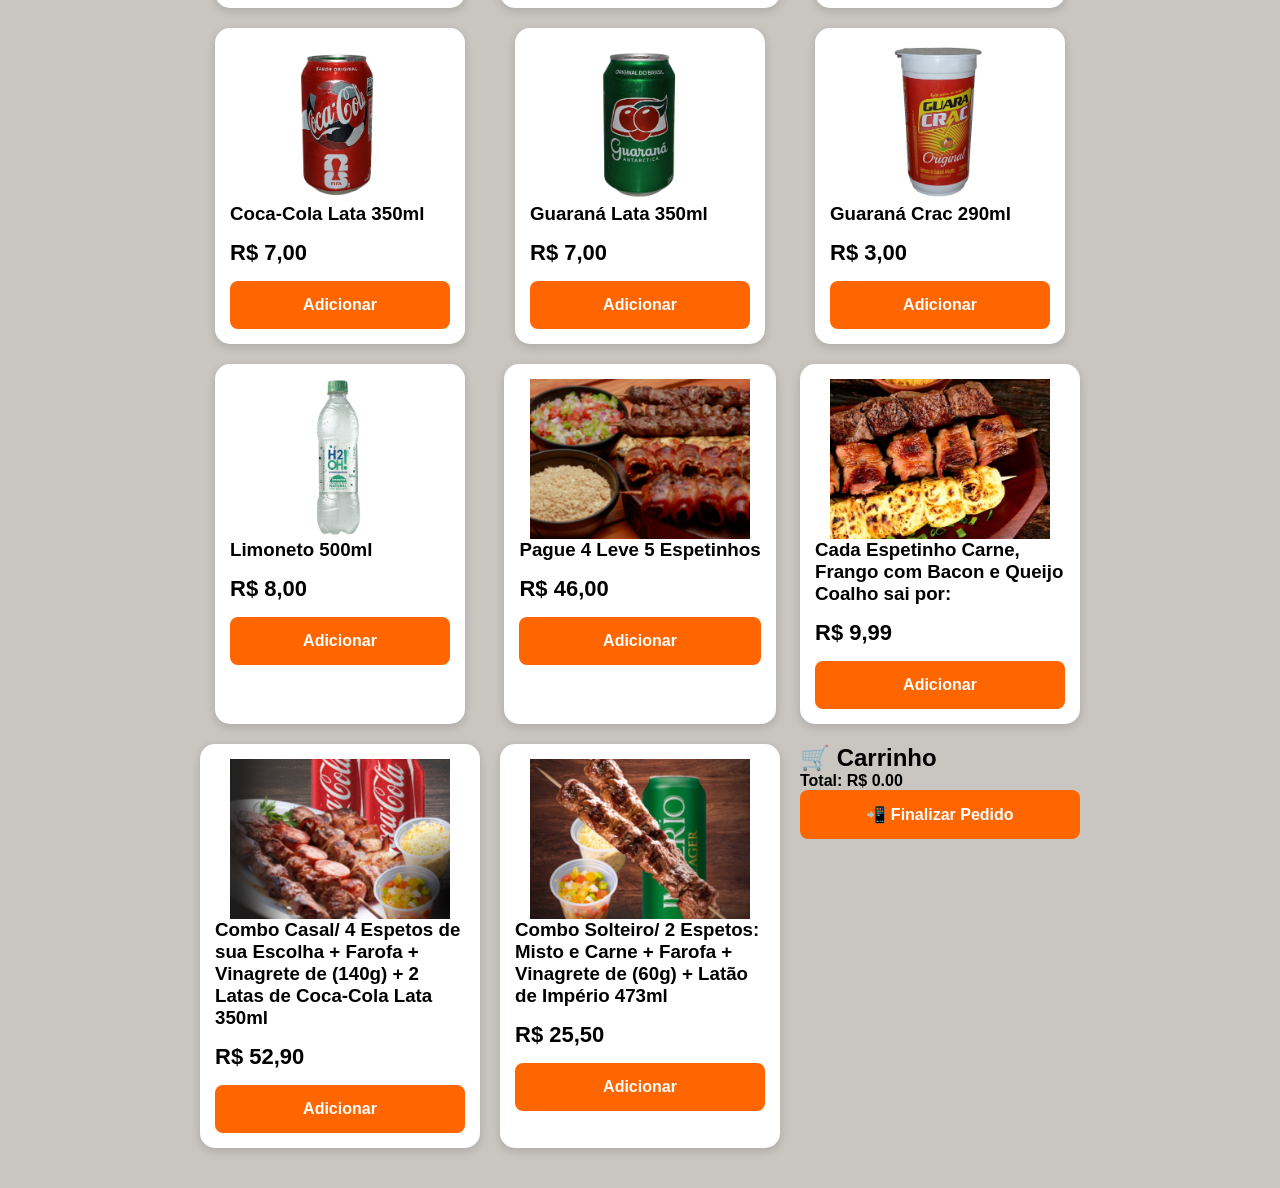
==== commit 3b4a973b: "Padronizar nomes das imagens em minúsculas" ====
--- a/frontend/index.html
+++ b/frontend/index.html
@@ -178,7 +178,7 @@
             </div>
 
             <div class="card" data-categoria="bebida">
-                <img src="imagens/Coca-Cola-Lata.jpg" alt="Coca-Cola Lata 350ml">
+                <img src="imagens/coca-cola-lata.jpg" alt="Coca-Cola Lata 350ml">
 
                 <h3>Coca-Cola Lata 350ml</h3>
 
@@ -226,7 +226,7 @@
             </div>
 
             <div class="card" data-categoria="promocao">
-                <img src="imagens/promocaoo-compra4-leva5.jpg" alt="Pague 4 Leve 5 Espetinhos">
+                <img src="imagens/promocao-pague4-leva5.jpg" alt="Pague 4 Leve 5 Espetinhos">
 
                 <h3>Pague 4 Leve 5 Espetinhos</h3>
 
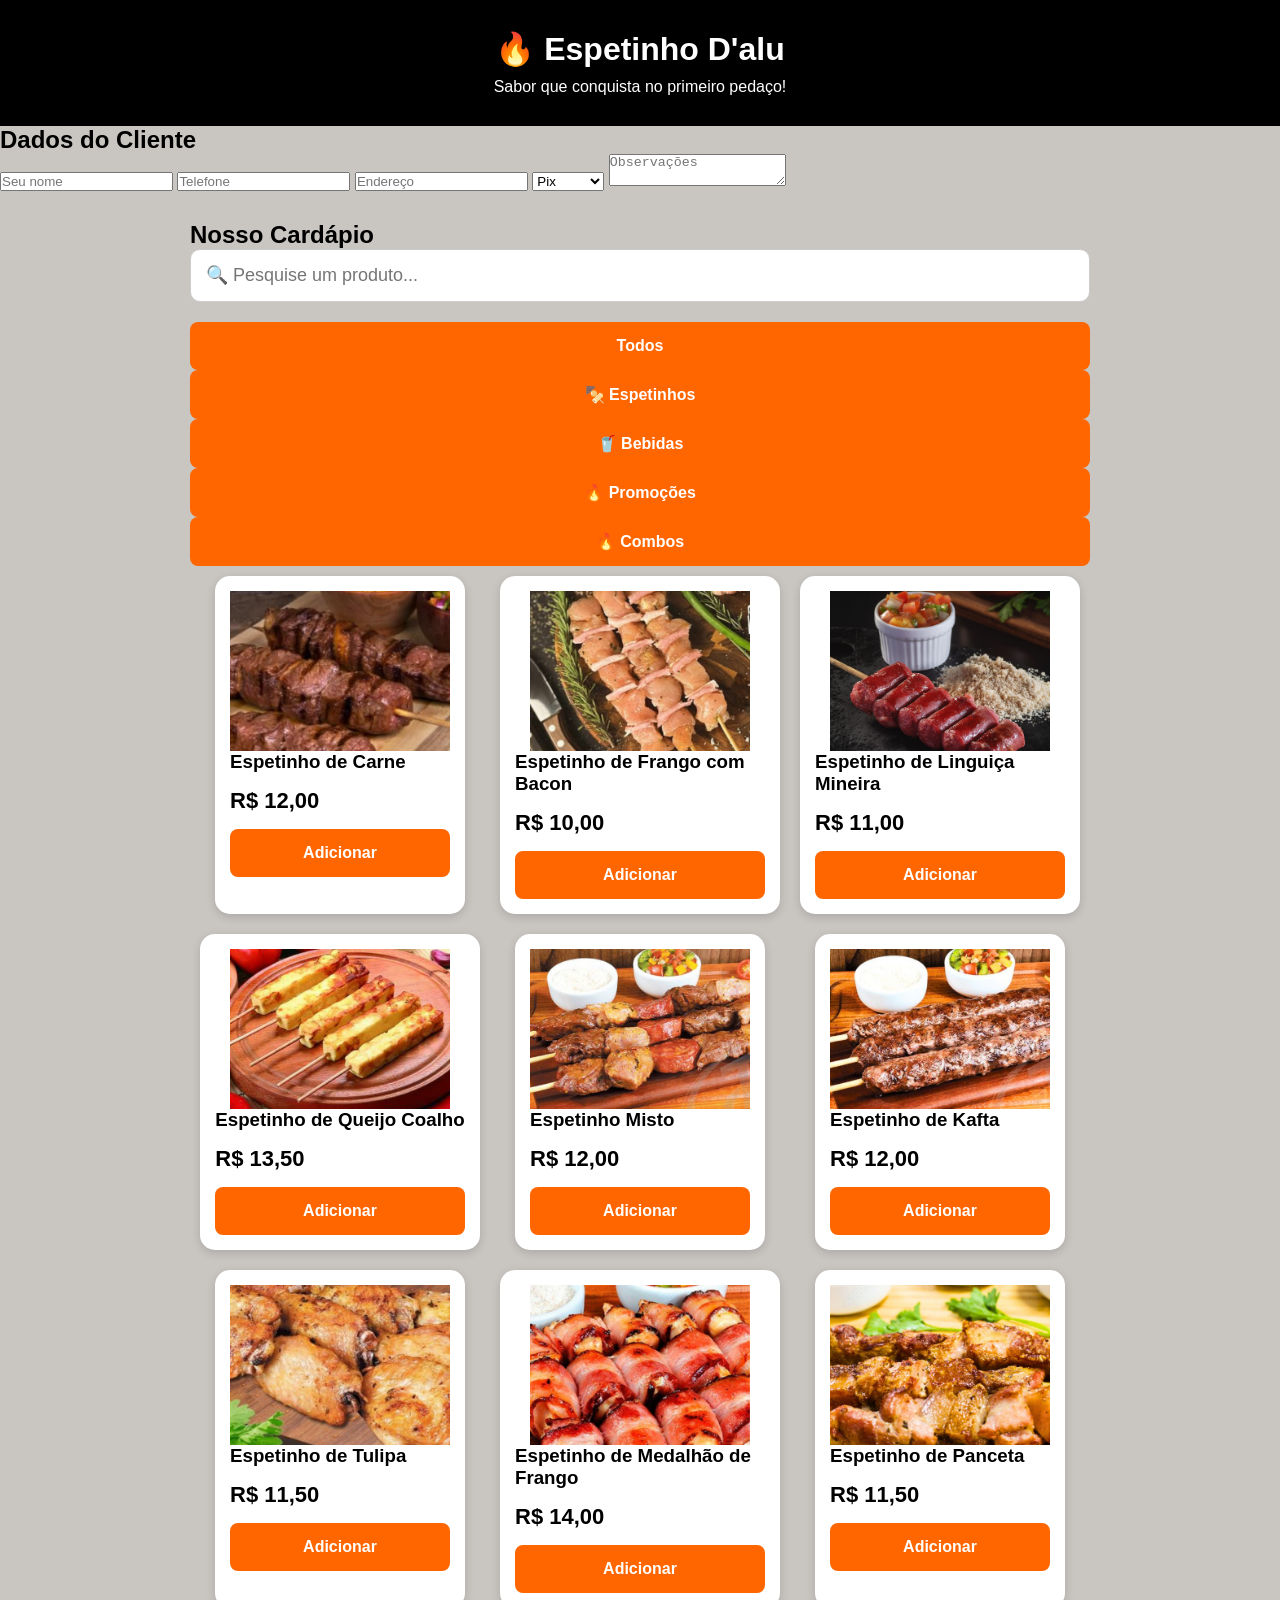
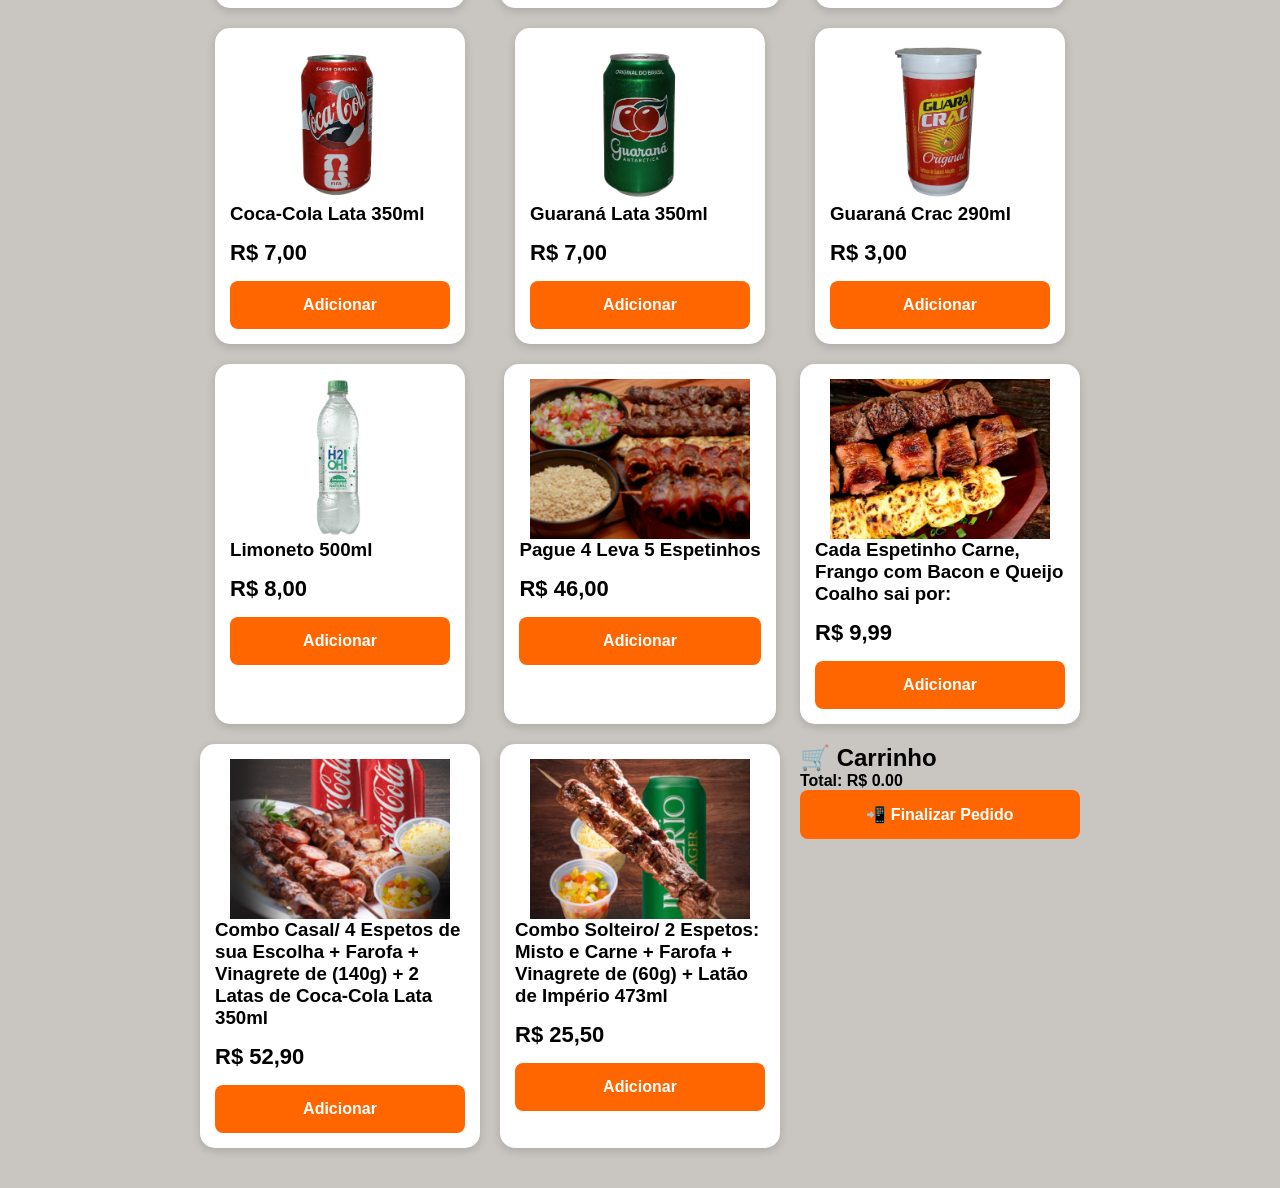
==== commit 4347309d: "Configurar GitHub Actions para publicar frontend" ====
--- a/frontend/index.html
+++ b/frontend/index.html
@@ -226,13 +226,13 @@
             </div>
 
             <div class="card" data-categoria="promocao">
-                <img src="imagens/promocao-pague4-leva5.jpg" alt="Pague 4 Leve 5 Espetinhos">
-
-                <h3>Pague 4 Leve 5 Espetinhos</h3>
+                <img src="imagens/promocao-pague4-leva5.jpg" alt="Pague 4 Leva 5 Espetinhos">
+
+                <h3>Pague 4 Leva 5 Espetinhos</h3>
 
                 <p class="preco">R$ 46,00</p>
 
-                <button onclick="adicionar('Pague 4 Leve 5 Espetinhos', 46)">
+                <button onclick="adicionar('Pague 4 Leva 5 Espetinhos', 46)">
                     Adicionar
                 </button>
             </div>
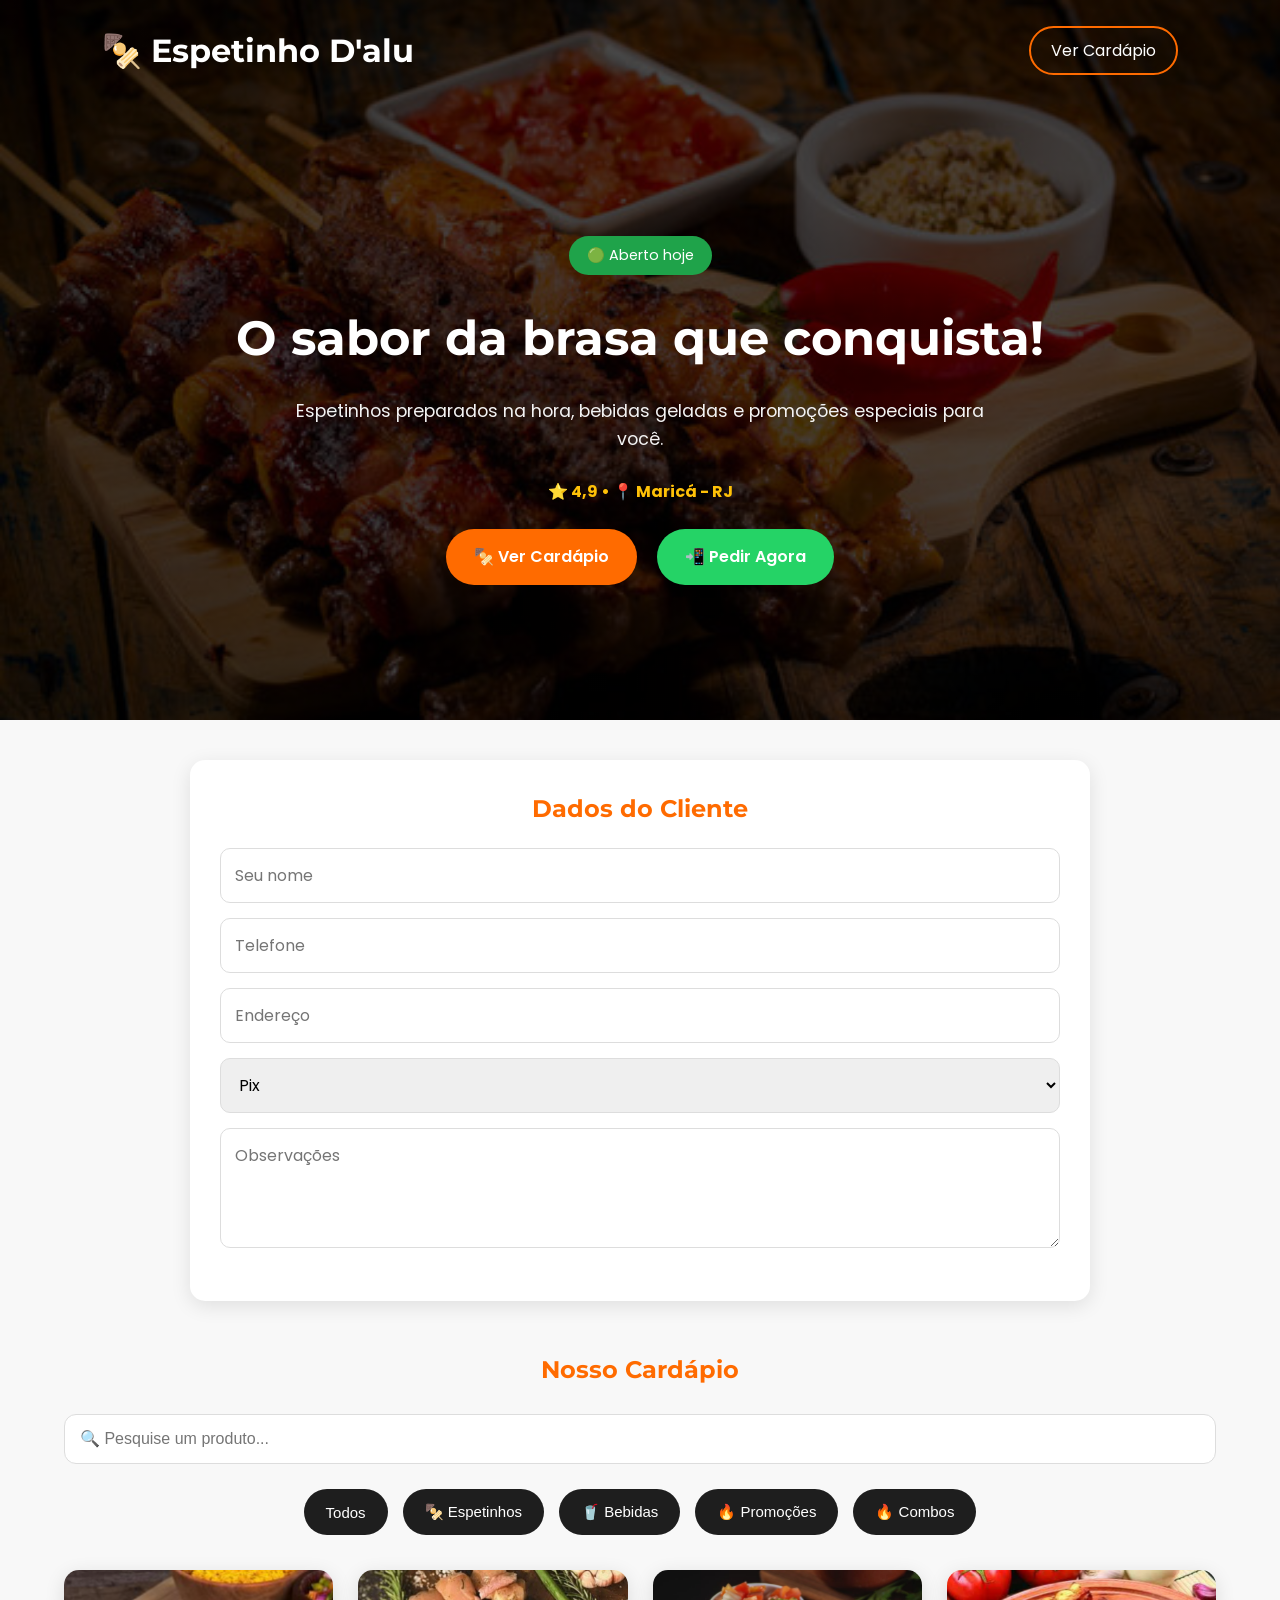
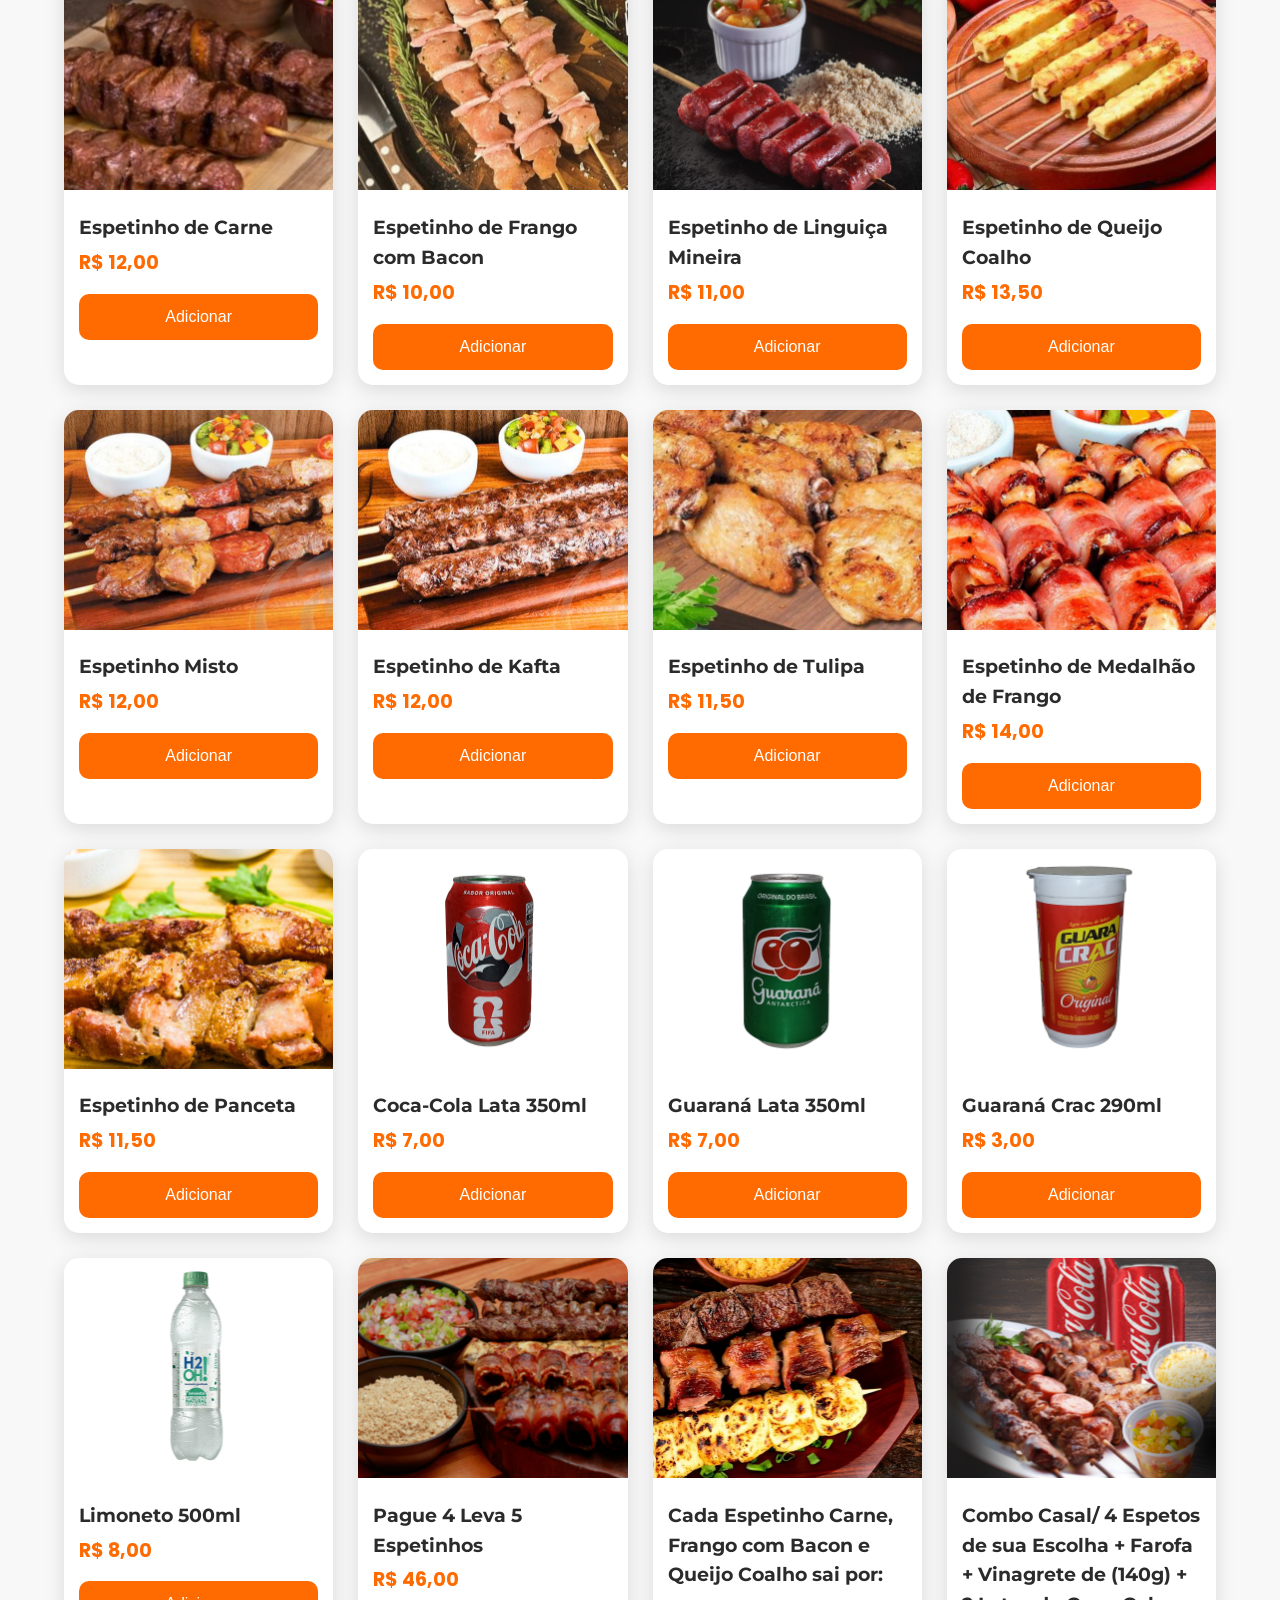
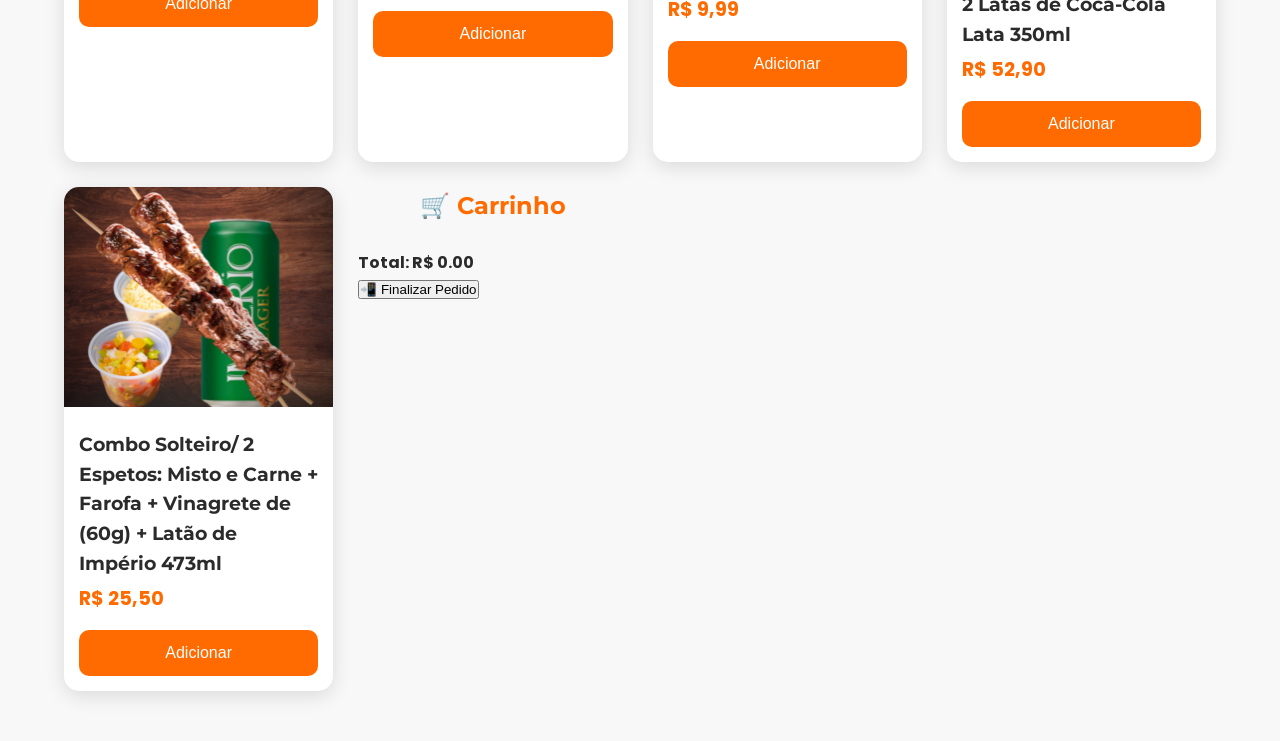
==== commit 3c45d495: "Atualização do novo layout" ====
--- a/frontend/index.html
+++ b/frontend/index.html
@@ -12,10 +12,53 @@
 
 <body>
 
-    <header class="topo">
-        <h1>🔥 Espetinho D'alu</h1>
-        <p>Sabor que conquista no primeiro pedaço!</p>
-    </header>
+    <header class="hero">
+
+    <div class="hero-overlay">
+
+        <nav class="navbar">
+            <h1 class="logo">🍢 Espetinho D'alu</h1>
+
+            <a href="#cardapio" class="btn-menu">
+                Ver Cardápio
+            </a>
+        </nav>
+
+        <div class="hero-content">
+
+            <span class="status">
+                🟢 Aberto hoje
+            </span>
+
+            <h2>
+                O sabor da brasa que conquista!
+            </h2>
+
+            <p>
+                Espetinhos preparados na hora, bebidas geladas e promoções especiais para você.
+            </p>
+
+            <div class="hero-info">
+                ⭐ 4,9 • 📍 Maricá - RJ
+            </div>
+
+            <div class="hero-botoes">
+
+                <a href="#cardapio" class="btn-cardapio">
+                    🍢 Ver Cardápio
+                </a>
+
+                <a href="https://wa.me/5521998706243" target="_blank" class="btn-whatsapp">
+                    📲 Pedir Agora
+                </a>
+
+            </div>
+
+        </div>
+
+    </div>
+
+</header>
 
     <section class="cliente">
 
@@ -37,7 +80,7 @@
 
     </section>
 
-    <main>
+    <main id="cardapio">
 
         <h2>Nosso Cardápio</h2>
 
@@ -112,7 +155,7 @@
 
                 <p class="preco">R$ 13,50</p>
 
-                <button onclick="adicionar('Espetinho de Queijo coalho', 13,50)">
+                <button onclick="adicionar('Espetinho de Queijo coalho', 13.50)">
                     Adicionar
                 </button>
             </div>
@@ -148,7 +191,7 @@
 
                 <p class="preco">R$ 11,50</p>
 
-                <button onclick="adicionar('Espetinho de Tulipa', 11,50)">
+                <button onclick="adicionar('Espetinho de Tulipa', 11.50)">
                     Adicionar
                 </button>
             </div>
@@ -172,7 +215,7 @@
 
                 <p class="preco">R$ 11,50</p>
 
-                <button onclick="adicionar('Espetinho de Panceta', 11,50)">
+                <button onclick="adicionar('Espetinho de Panceta', 11.50)">
                     Adicionar
                 </button>
             </div>
@@ -245,7 +288,7 @@
 
                 <p class="preco">R$ 9,99</p>
 
-                <button onclick="adicionar('Cada Espetinho Carne, Frango com Bacon e Queijo Coalho sai por:', 9,99)">
+                <button onclick="adicionar('Cada Espetinho Carne, Frango com Bacon e Queijo Coalho sai por:', 9.99)">
                     Adicionar
                 </button>
             </div>
@@ -260,7 +303,7 @@
                 <p class="preco">R$ 52,90</p>
 
                 <button
-                    onclick="adicionar('Combo Casal/  4 Espetos de sua Escolha + Farofa + Vinagrete de (140g) + 2 Latas de Coca-Cola 350ml', 52,90)">
+                    onclick="adicionar('Combo Casal/  4 Espetos de sua Escolha + Farofa + Vinagrete de (140g) + 2 Latas de Coca-Cola 350ml', 52.90)">
                     Adicionar
                 </button>
             </div>
@@ -274,7 +317,7 @@
                 <p class="preco">R$ 25,50</p>
 
                 <button
-                    onclick="adicionar('Combo Solteiro/ 2 Espetos: Misto e Carne + Farofa + Vinagrete de (60g) + Latão de Império 473ml', 25,50)">
+                    onclick="adicionar('Combo Solteiro/ 2 Espetos: Misto e Carne + Farofa + Vinagrete de (60g) + Latão de Império 473ml', 25.50)">
                     Adicionar
                 </button>
             </div>
--- a/frontend/css/style.css
+++ b/frontend/css/style.css
@@ -1,102 +1,421 @@
-* {
-    margin: 0;
-    padding: 0;
-    box-sizing: border-box;
-}
-
-body {
-    font-family: Arial, Helvetica, sans-serif;
-    background: #f4f4f4;
-}
-
-.topo {
-    background: #000000;
-    color: white;
-    text-align: center;
-    padding: 30px;
-}
-
-.topo p {
-    margin-top: 10px;
-}
-
-main {
-    width: 90%;
-    max-width: 900px;
-    margin: 30px auto;
-}
-
-.card {
-    background: white;
-    padding: 20px;
-    border-radius: 12px;
-    margin-bottom: 20px;
-    box-shadow: 0 4px 10px rgba(0, 0, 0, .15);
-}
-
-.preco {
-    color: rgb(0, 0, 0);
-    font-size: 22px;
-    font-weight: bold;
-    margin: 15px 0;
-}
-
-button {
-    width: 100%;
-    padding: 15px;
-    background: #ff6600;
-    color: white;
-    border: none;
-    border-radius: 8px;
-    cursor: pointer;
-    font-size: 16px;
-    font-weight: bold;
-}
-
-button:hover {
-    background: #ff6600;
-}
-
-body {
-    background: rgb(201, 198, 194);
-}
-
-.card img {
-    width: 220px !important;
-    height: 160px !important;
-    object-fit: cover;
-    display: block;
-    margin: 0 auto;
-}
-
-.produtos {
-    display: grid;
-    grid-template-columns: repeat(auto-fit, minmax(250px, 1fr));
-    gap: 20px;
-    padding: 10px;
-}
-
-.card {
-    background: white;
-    border-radius: 15px;
-    padding: 15px;
-    box-shadow: 0 3px 10px rgba(0, 0, 0, 0.15);
-    transition: 0.3s;
-    overflow: hidden;
-    max-width: 280px;
-    margin: 0 auto;
-}
-
-.card:hover {
-    transform: scale(1.02);
-}
-
-#pesquisa {
-    width: 100%;
-    padding: 15px;
-    font-size: 18px;
-    border-radius: 10px;
-    border: 1px solid #ccc;
-    margin-bottom: 20px;
-    box-sizing: border-box;
+/* ==========================================
+   IMPORTAÇÃO DE FONTES
+========================================== */
+
+@import url('https://fonts.googleapis.com/css2?family=Montserrat:wght@700;800&family=Poppins:wght@300;400;500;600;700&display=swap');
+
+/* ==========================================
+   VARIÁVEIS
+========================================== */
+
+:root{
+    --cor-principal:#ff6b00;
+    --cor-secundaria:#121212;
+    --cor-fundo:#f8f8f8;
+    --cor-card:#1e1e1e;
+    --cor-texto:#ffffff;
+    --cor-texto-escuro:#2b2b2b;
+    --cor-destaque:#ffc107;
+    --cor-whatsapp:#25d366;
+}
+
+/* ==========================================
+   RESET
+========================================== */
+
+*{
+    margin:0;
+    padding:0;
+    box-sizing:border-box;
+}
+
+/* ==========================================
+   BODY
+========================================== */
+
+html{
+    scroll-behavior:smooth;
+}
+
+body{
+    font-family:'Poppins',sans-serif;
+    background:var(--cor-fundo);
+    color:var(--cor-texto-escuro);
+    line-height:1.6;
+}
+
+h1,h2,h3{
+    font-family:'Montserrat',sans-serif;
+}
+
+/* ==========================================
+   HERO
+========================================== */
+
+.hero{
+    min-height:80vh;
+    background:
+        linear-gradient(rgba(0,0,0,.70),rgba(0,0,0,.75)),
+        url("../imagens/banner.jpg");
+
+    background-size:cover;
+    background-position:center;
+    background-repeat:no-repeat;
+
+    color:var(--cor-texto);
+}
+
+.hero-overlay{
+    min-height:80vh;
+    display:flex;
+    flex-direction:column;
+}
+
+.navbar{
+    display:flex;
+    justify-content:space-between;
+    align-items:center;
+
+    padding:25px 8%;
+}
+
+.logo{
+    font-size:2rem;
+    color:white;
+}
+
+.btn-menu{
+    text-decoration:none;
+    color:white;
+    border:2px solid var(--cor-principal);
+    padding:10px 20px;
+    border-radius:30px;
+    transition:.3s;
+}
+
+.btn-menu:hover{
+    background:var(--cor-principal);
+}
+
+.hero-content{
+
+    flex:1;
+
+    display:flex;
+
+    flex-direction:column;
+
+    justify-content:center;
+
+    align-items:center;
+
+    text-align:center;
+
+    padding:40px;
+
+}
+
+.status{
+
+    background:#1fa34a;
+
+    color:white;
+
+    padding:8px 18px;
+
+    border-radius:30px;
+
+    font-size:.9rem;
+
+    margin-bottom:25px;
+
+}
+
+.hero-content h2{
+
+    font-size:3rem;
+
+    margin-bottom:20px;
+
+}
+
+.hero-content p{
+
+    max-width:700px;
+
+    font-size:1.1rem;
+
+    color:#f3f3f3;
+
+}
+
+.hero-info{
+
+    margin:25px 0;
+
+    color:var(--cor-destaque);
+
+    font-weight:bold;
+
+}
+
+.hero-botoes{
+
+    display:flex;
+
+    gap:20px;
+
+    flex-wrap:wrap;
+
+    justify-content:center;
+
+}
+
+/* ==========================================
+   ÁREA PRINCIPAL
+========================================== */
+
+main{
+    width:90%;
+    max-width:1200px;
+    margin:50px auto;
+}
+
+main h2{
+    text-align:center;
+    margin-bottom:25px;
+    color:var(--cor-principal);
+}
+
+/* ==========================================
+   DADOS DO CLIENTE
+========================================== */
+
+.cliente{
+    width:90%;
+    max-width:900px;
+    margin:40px auto;
+    background:#ffffff;
+    padding:30px;
+    border-radius:15px;
+    box-shadow:0 5px 20px rgba(0,0,0,.1);
+}
+
+.cliente h2{
+    text-align:center;
+    margin-bottom:20px;
+    color:var(--cor-principal);
+}
+
+.cliente input,
+.cliente select,
+.cliente textarea{
+
+    width:100%;
+
+    padding:14px;
+
+    margin-bottom:15px;
+
+    border:1px solid #ddd;
+
+    border-radius:10px;
+
+    font-size:16px;
+
+    font-family:'Poppins',sans-serif;
+
+}
+
+.cliente textarea{
+    min-height:120px;
+    resize:vertical;
+}
+
+/* ==========================================
+   PESQUISA
+========================================== */
+
+#pesquisa{
+
+    width:100%;
+
+    padding:15px;
+
+    border-radius:12px;
+
+    border:1px solid #ddd;
+
+    margin-bottom:25px;
+
+    font-size:16px;
+
+}
+
+/* ==========================================
+   CATEGORIAS
+========================================== */
+
+.categorias{
+    display:flex;
+    justify-content:center;
+    flex-wrap:wrap;
+    gap:15px;
+    margin-bottom:35px;
+}
+
+.categorias button{
+
+    background:var(--cor-card);
+
+    color:white;
+
+    border:none;
+
+    padding:14px 22px;
+
+    border-radius:30px;
+
+    cursor:pointer;
+
+    font-size:15px;
+
+    transition:.3s;
+
+}
+
+.categorias button:hover{
+
+    background:var(--cor-principal);
+
+    transform:translateY(-2px);
+
+}
+
+/* ==========================================
+   PRODUTOS
+========================================== */
+
+.produtos{
+
+    display:grid;
+
+    grid-template-columns:repeat(auto-fit,minmax(260px,1fr));
+
+    gap:25px;
+
+}
+
+.card{
+
+    background:white;
+
+    border-radius:15px;
+
+    overflow:hidden;
+
+    box-shadow:0 5px 20px rgba(0,0,0,.12);
+
+    transition:.3s;
+
+}
+
+.card:hover{
+
+    transform:translateY(-8px);
+
+}
+
+.card img{
+
+    width:100%;
+
+    height:220px;
+
+    object-fit:cover;
+
+}
+
+.card h3{
+
+    padding:15px 15px 5px;
+
+}
+
+.preco{
+
+    padding:0 15px;
+
+    font-size:1.2rem;
+
+    font-weight:bold;
+
+    color:var(--cor-principal);
+
+}
+
+.card button{
+
+    width:calc(100% - 30px);
+
+    margin:15px;
+
+    padding:14px;
+
+    border:none;
+
+    border-radius:10px;
+
+    background:var(--cor-principal);
+
+    color:white;
+
+    font-size:16px;
+
+    cursor:pointer;
+
+    transition:.3s;
+
+}
+
+.card button:hover{
+
+    background:#e35f00;
+
+}
+
+.btn-cardapio,
+.btn-whatsapp{
+
+    padding:15px 28px;
+
+    border-radius:40px;
+
+    text-decoration:none;
+
+    color:white;
+
+    font-weight:600;
+
+    transition:.3s;
+
+}
+
+.btn-cardapio{
+
+    background:var(--cor-principal);
+
+}
+
+.btn-whatsapp{
+
+    background:var(--cor-whatsapp);
+
+}
+
+.btn-cardapio:hover,
+.btn-whatsapp:hover{
+
+    transform:translateY(-3px);
+
 }
